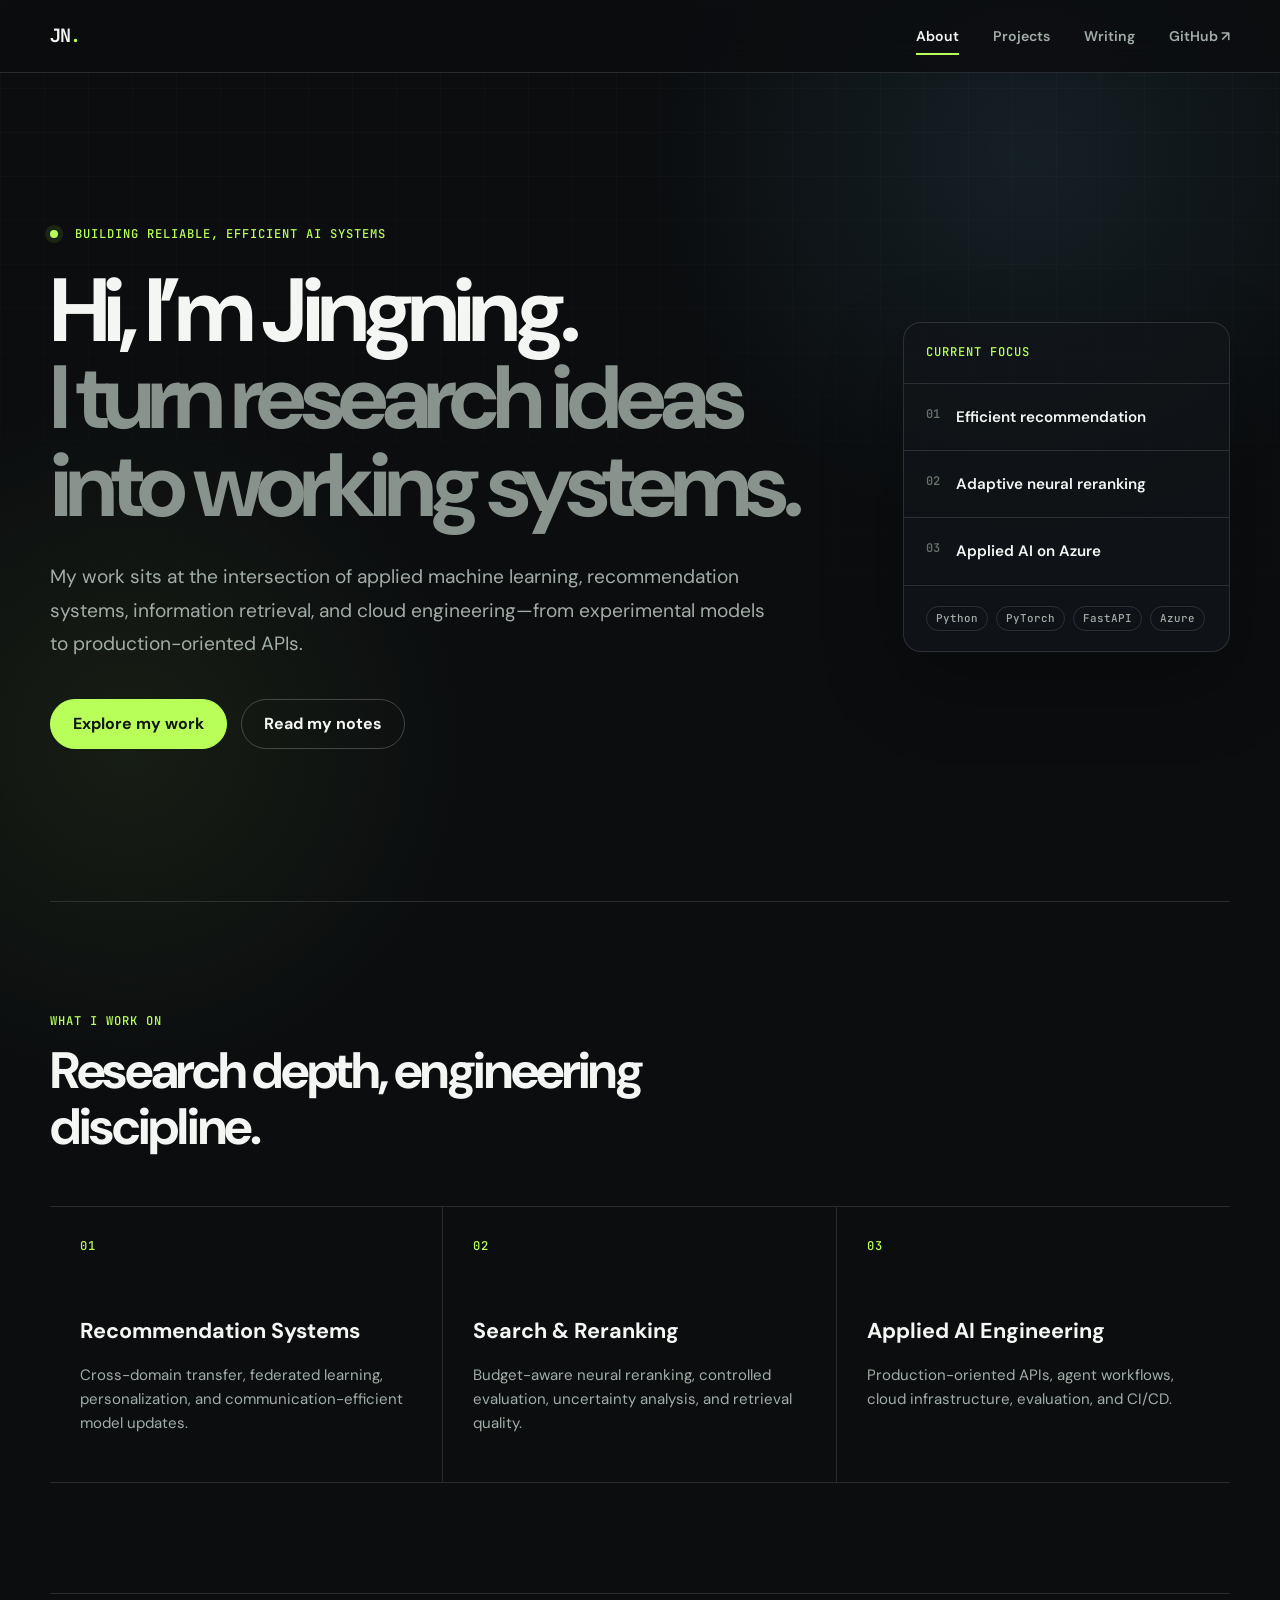
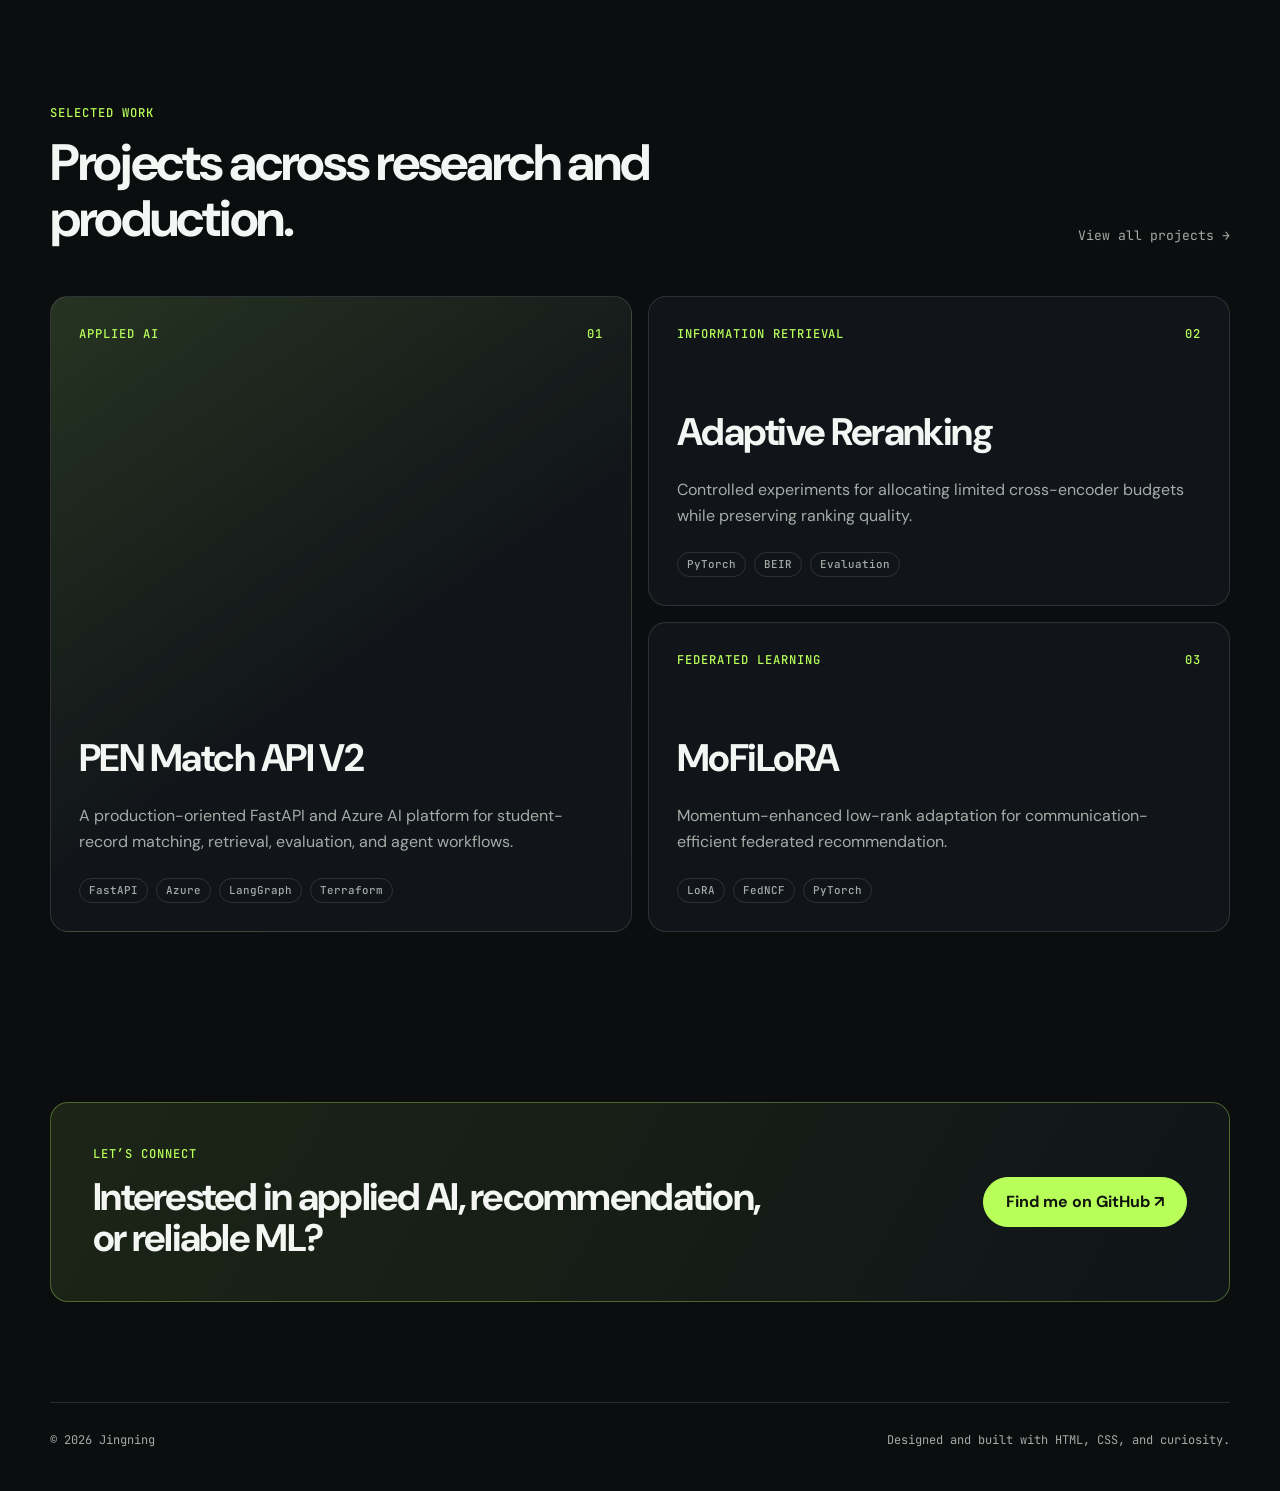
==== index.html @ f1cd4e7f "Redesign personal portfolio around real projects" ====
<!DOCTYPE html>
<html lang="en">
<head>
    <meta charset="UTF-8">
    <meta name="viewport" content="width=device-width, initial-scale=1.0">
    <meta name="description" content="Jingning's portfolio in applied AI, machine learning, recommendation systems, and cloud engineering.">
    <title>Jingning · Applied AI & Machine Learning</title>
    <link rel="preconnect" href="https://fonts.googleapis.com">
    <link rel="preconnect" href="https://fonts.gstatic.com" crossorigin>
    <link href="https://fonts.googleapis.com/css2?family=DM+Sans:wght@400;500;600;700&family=JetBrains+Mono:wght@400;500&display=swap" rel="stylesheet">
    <link rel="stylesheet" href="styles.css">
</head>
<body>
    <header class="site-header">
        <nav class="nav-shell" aria-label="Primary navigation">
            <a class="wordmark" href="index.html" aria-label="Jingning home">JN<span>.</span></a>
            <div class="nav-links">
                <a class="active" href="index.html">About</a>
                <a href="projects.html">Projects</a>
                <a href="blog.html">Writing</a>
                <a href="https://github.com/jingning0528" target="_blank" rel="noreferrer">GitHub ↗</a>
            </div>
        </nav>
    </header>

    <main>
        <section class="hero section-shell">
            <div class="hero-copy">
                <p class="eyebrow"><span class="status-dot"></span> Building reliable, efficient AI systems</p>
                <h1>Hi, I’m Jingning.<br><span>I turn research ideas into working systems.</span></h1>
                <p class="hero-lead">My work sits at the intersection of applied machine learning, recommendation systems, information retrieval, and cloud engineering—from experimental models to production-oriented APIs.</p>
                <div class="hero-actions">
                    <a class="button button-primary" href="projects.html">Explore my work</a>
                    <a class="button button-secondary" href="blog.html">Read my notes</a>
                </div>
            </div>
            <aside class="hero-panel" aria-label="Areas of focus">
                <p class="panel-label">Current focus</p>
                <ul class="focus-list">
                    <li><span>01</span> Efficient recommendation</li>
                    <li><span>02</span> Adaptive neural reranking</li>
                    <li><span>03</span> Applied AI on Azure</li>
                </ul>
                <div class="panel-footer">
                    <span>Python</span><span>PyTorch</span><span>FastAPI</span><span>Azure</span>
                </div>
            </aside>
        </section>

        <section class="section-shell expertise-section">
            <div class="section-heading">
                <p class="eyebrow">What I work on</p>
                <h2>Research depth, engineering discipline.</h2>
            </div>
            <div class="expertise-grid">
                <article class="expertise-card">
                    <p class="card-index">01</p>
                    <h3>Recommendation Systems</h3>
                    <p>Cross-domain transfer, federated learning, personalization, and communication-efficient model updates.</p>
                </article>
                <article class="expertise-card">
                    <p class="card-index">02</p>
                    <h3>Search & Reranking</h3>
                    <p>Budget-aware neural reranking, controlled evaluation, uncertainty analysis, and retrieval quality.</p>
                </article>
                <article class="expertise-card">
                    <p class="card-index">03</p>
                    <h3>Applied AI Engineering</h3>
                    <p>Production-oriented APIs, agent workflows, cloud infrastructure, evaluation, and CI/CD.</p>
                </article>
            </div>
        </section>

        <section class="section-shell selected-work">
            <div class="section-heading heading-row">
                <div>
                    <p class="eyebrow">Selected work</p>
                    <h2>Projects across research and production.</h2>
                </div>
                <a class="text-link" href="projects.html">View all projects →</a>
            </div>
            <div class="project-preview-grid">
                <a class="project-preview featured" href="https://github.com/jingning0528/pen-match-api-v2" target="_blank" rel="noreferrer">
                    <div class="project-meta"><span>Applied AI</span><span>01</span></div>
                    <h3>PEN Match API V2</h3>
                    <p>A production-oriented FastAPI and Azure AI platform for student-record matching, retrieval, evaluation, and agent workflows.</p>
                    <div class="tag-row"><span>FastAPI</span><span>Azure</span><span>LangGraph</span><span>Terraform</span></div>
                </a>
                <a class="project-preview" href="https://github.com/jingning0528/adaptive-reranking" target="_blank" rel="noreferrer">
                    <div class="project-meta"><span>Information Retrieval</span><span>02</span></div>
                    <h3>Adaptive Reranking</h3>
                    <p>Controlled experiments for allocating limited cross-encoder budgets while preserving ranking quality.</p>
                    <div class="tag-row"><span>PyTorch</span><span>BEIR</span><span>Evaluation</span></div>
                </a>
                <a class="project-preview" href="https://github.com/jingning0528/mofilora-fedrec" target="_blank" rel="noreferrer">
                    <div class="project-meta"><span>Federated Learning</span><span>03</span></div>
                    <h3>MoFiLoRA</h3>
                    <p>Momentum-enhanced low-rank adaptation for communication-efficient federated recommendation.</p>
                    <div class="tag-row"><span>LoRA</span><span>FedNCF</span><span>PyTorch</span></div>
                </a>
            </div>
        </section>

        <section class="section-shell contact-strip">
            <div>
                <p class="eyebrow">Let’s connect</p>
                <h2>Interested in applied AI, recommendation, or reliable ML?</h2>
            </div>
            <a class="button button-primary" href="https://github.com/jingning0528" target="_blank" rel="noreferrer">Find me on GitHub ↗</a>
        </section>
    </main>

    <footer class="site-footer section-shell">
        <p>© 2026 Jingning</p>
        <p>Designed and built with HTML, CSS, and curiosity.</p>
    </footer>
</body>
</html>
---- styles.css ----
:root {
    --bg: #0b0d0f;
    --surface: #111519;
    --surface-soft: #151a1f;
    --text: #f4f6f4;
    --muted: #a3ada7;
    --line: rgba(255, 255, 255, 0.12);
    --line-strong: rgba(255, 255, 255, 0.22);
    --accent: #b8ff5a;
    --accent-soft: rgba(184, 255, 90, 0.1);
    --accent-two: #76d9ff;
    --max-width: 1180px;
    --radius: 18px;
}

* {
    box-sizing: border-box;
    margin: 0;
    padding: 0;
}

html {
    scroll-behavior: smooth;
}

body {
    min-height: 100vh;
    overflow-x: hidden;
    color: var(--text);
    background:
        radial-gradient(circle at 80% 5%, rgba(118, 217, 255, 0.09), transparent 24rem),
        radial-gradient(circle at 10% 24%, rgba(184, 255, 90, 0.07), transparent 22rem),
        var(--bg);
    font-family: "DM Sans", system-ui, sans-serif;
    line-height: 1.6;
}

body::before {
    content: "";
    position: fixed;
    inset: 0;
    z-index: -1;
    pointer-events: none;
    background-image:
        linear-gradient(rgba(255, 255, 255, 0.025) 1px, transparent 1px),
        linear-gradient(90deg, rgba(255, 255, 255, 0.025) 1px, transparent 1px);
    background-size: 44px 44px;
    mask-image: linear-gradient(to bottom, black, transparent 85%);
}

a {
    color: inherit;
    text-decoration: none;
}

.section-shell,
.nav-shell {
    width: min(calc(100% - 40px), var(--max-width));
    margin-inline: auto;
}

.site-header {
    position: sticky;
    top: 0;
    z-index: 50;
    border-bottom: 1px solid var(--line);
    background: rgba(11, 13, 15, 0.82);
    backdrop-filter: blur(18px);
}

.nav-shell {
    min-height: 72px;
    display: flex;
    align-items: center;
    justify-content: space-between;
    gap: 24px;
}

.wordmark {
    font: 700 1.15rem/1 "JetBrains Mono", monospace;
    letter-spacing: -0.06em;
}

.wordmark span {
    color: var(--accent);
}

.nav-links {
    display: flex;
    align-items: center;
    gap: clamp(16px, 3vw, 34px);
    color: var(--muted);
    font-size: 0.88rem;
    font-weight: 600;
}

.nav-links a {
    position: relative;
    padding-block: 8px;
    transition: color 180ms ease;
}

.nav-links a:hover,
.nav-links a.active {
    color: var(--text);
}

.nav-links a.active::after {
    content: "";
    position: absolute;
    left: 0;
    right: 0;
    bottom: 0;
    height: 2px;
    background: var(--accent);
}

.hero {
    min-height: calc(100vh - 72px);
    display: grid;
    grid-template-columns: minmax(0, 1.5fr) minmax(300px, 0.65fr);
    align-items: center;
    gap: clamp(48px, 8vw, 100px);
    padding-block: 92px;
}

.eyebrow,
.project-kicker,
.panel-label,
.card-index,
.project-meta,
.project-number {
    color: var(--accent);
    font-family: "JetBrains Mono", monospace;
    font-size: 0.76rem;
    font-weight: 500;
    letter-spacing: 0.08em;
    text-transform: uppercase;
}

.status-dot {
    display: inline-block;
    width: 8px;
    height: 8px;
    margin-right: 9px;
    border-radius: 50%;
    background: var(--accent);
    box-shadow: 0 0 0 5px var(--accent-soft);
}

.hero h1,
.page-intro h1 {
    margin-top: 22px;
    max-width: 900px;
    font-size: clamp(3rem, 7vw, 6.6rem);
    line-height: 0.98;
    letter-spacing: -0.065em;
}

.hero h1 span,
.page-intro h1 span {
    color: #89938d;
}

.hero-lead {
    max-width: 720px;
    margin-top: 30px;
    color: var(--muted);
    font-size: clamp(1.05rem, 1.5vw, 1.3rem);
    line-height: 1.75;
}

.hero-actions {
    display: flex;
    flex-wrap: wrap;
    gap: 14px;
    margin-top: 38px;
}

.button {
    min-height: 50px;
    display: inline-flex;
    align-items: center;
    justify-content: center;
    padding: 0 22px;
    border: 1px solid var(--line-strong);
    border-radius: 999px;
    font-weight: 700;
    transition: transform 180ms ease, border-color 180ms ease, background 180ms ease;
}

.button:hover {
    transform: translateY(-2px);
}

.button-primary {
    border-color: var(--accent);
    color: #11160d;
    background: var(--accent);
}

.button-primary:hover {
    background: #cbff88;
}

.button-secondary:hover {
    border-color: var(--text);
    background: rgba(255, 255, 255, 0.05);
}

.hero-panel {
    overflow: hidden;
    border: 1px solid var(--line);
    border-radius: var(--radius);
    background: rgba(17, 21, 25, 0.78);
    box-shadow: 0 30px 80px rgba(0, 0, 0, 0.3);
}

.panel-label {
    padding: 20px 22px;
    border-bottom: 1px solid var(--line);
}

.focus-list {
    list-style: none;
}

.focus-list li {
    display: flex;
    gap: 16px;
    padding: 21px 22px;
    border-bottom: 1px solid var(--line);
    font-size: 0.95rem;
    font-weight: 600;
}

.focus-list span {
    color: #657069;
    font-family: "JetBrains Mono", monospace;
    font-size: 0.75rem;
}

.panel-footer,
.tag-row {
    display: flex;
    flex-wrap: wrap;
    gap: 8px;
}

.panel-footer {
    padding: 20px 22px;
}

.panel-footer span,
.tag-row span {
    padding: 6px 9px;
    border: 1px solid var(--line);
    border-radius: 999px;
    color: var(--muted);
    font: 500 0.68rem/1 "JetBrains Mono", monospace;
}

.expertise-section,
.selected-work {
    padding-block: 110px;
    border-top: 1px solid var(--line);
}

.section-heading h2,
.contact-strip h2 {
    max-width: 760px;
    margin-top: 12px;
    font-size: clamp(2rem, 4vw, 3.8rem);
    line-height: 1.08;
    letter-spacing: -0.045em;
}

.expertise-grid {
    display: grid;
    grid-template-columns: repeat(3, 1fr);
    margin-top: 52px;
    border-top: 1px solid var(--line);
    border-bottom: 1px solid var(--line);
}

.expertise-card {
    min-height: 275px;
    padding: 30px;
    border-right: 1px solid var(--line);
}

.expertise-card:last-child {
    border-right: 0;
}

.expertise-card h3 {
    margin-top: 58px;
    font-size: 1.35rem;
}

.expertise-card p:last-child {
    margin-top: 14px;
    color: var(--muted);
    font-size: 0.94rem;
}

.heading-row {
    display: flex;
    align-items: flex-end;
    justify-content: space-between;
    gap: 30px;
}

.text-link {
    color: var(--muted);
    font-family: "JetBrains Mono", monospace;
    font-size: 0.82rem;
    transition: color 180ms ease;
}

.text-link:hover {
    color: var(--accent);
}

.project-preview-grid {
    display: grid;
    grid-template-columns: repeat(2, 1fr);
    gap: 16px;
    margin-top: 50px;
}

.project-preview {
    min-height: 310px;
    padding: 28px;
    display: flex;
    flex-direction: column;
    border: 1px solid var(--line);
    border-radius: var(--radius);
    background: var(--surface);
    transition: transform 220ms ease, border-color 220ms ease, background 220ms ease;
}

.project-preview.featured {
    grid-row: span 2;
    min-height: 636px;
    background:
        linear-gradient(145deg, rgba(184, 255, 90, 0.13), transparent 56%),
        var(--surface);
}

.project-preview:hover {
    transform: translateY(-4px);
    border-color: rgba(184, 255, 90, 0.5);
    background-color: var(--surface-soft);
}

.project-meta {
    display: flex;
    justify-content: space-between;
}

.project-preview h3 {
    margin-top: auto;
    font-size: clamp(1.6rem, 3vw, 2.6rem);
    letter-spacing: -0.04em;
}

.project-preview p {
    max-width: 600px;
    margin-top: 14px;
    color: var(--muted);
}

.project-preview .tag-row {
    margin-top: 24px;
}

.contact-strip {
    margin-block: 60px 100px;
    padding: 42px;
    display: flex;
    align-items: center;
    justify-content: space-between;
    gap: 30px;
    border: 1px solid rgba(184, 255, 90, 0.32);
    border-radius: var(--radius);
    background: linear-gradient(120deg, rgba(184, 255, 90, 0.1), rgba(118, 217, 255, 0.04));
}

.contact-strip h2 {
    max-width: 700px;
    font-size: clamp(1.7rem, 3vw, 2.7rem);
}

.site-footer {
    padding-block: 28px 40px;
    display: flex;
    justify-content: space-between;
    gap: 20px;
    border-top: 1px solid var(--line);
    color: var(--muted);
    font: 400 0.75rem/1.6 "JetBrains Mono", monospace;
}

/* Projects */
.projects-page {
    padding-block: 92px 120px;
}

.page-intro {
    max-width: 950px;
    margin-bottom: 82px;
}

.page-intro p:last-child {
    max-width: 720px;
    margin-top: 30px;
    color: var(--muted);
    font-size: 1.12rem;
}

.project-list {
    display: grid;
    grid-template-columns: repeat(2, 1fr);
    gap: 16px;
}

.project-card {
    min-height: 420px;
    padding: 28px;
    display: flex;
    flex-direction: column;
    border: 1px solid var(--line);
    border-radius: var(--radius);
    background: rgba(17, 21, 25, 0.78);
    transition: border-color 220ms ease, transform 220ms ease;
}

.project-card-wide {
    grid-column: 1 / -1;
    min-height: 330px;
}

.project-card:hover {
    transform: translateY(-3px);
    border-color: var(--line-strong);
}

.project-number {
    color: #657069;
}

.project-card-body {
    margin-top: auto;
}

.project-card h2 {
    margin-top: 12px;
    font-size: clamp(1.8rem, 3vw, 2.8rem);
    letter-spacing: -0.04em;
}

.project-card-body > p {
    max-width: 760px;
    margin-top: 14px;
    color: var(--muted);
}

.project-card .tag-row {
    margin-top: 22px;
}

.project-link {
    align-self: flex-start;
    margin-top: 28px;
    padding-bottom: 3px;
    border-bottom: 1px solid var(--line-strong);
    color: var(--text);
    font: 500 0.78rem/1.5 "JetBrains Mono", monospace;
}

.project-link:hover {
    color: var(--accent);
    border-color: var(--accent);
}

/* Existing blog pages */
.plain-page,
.blog-detail-page {
    background: var(--bg);
}

.plain-page .container,
.blog-detail-page .container {
    width: min(calc(100% - 40px), 900px);
    margin-inline: auto;
    padding-block: 72px 110px;
}

.plain-page header,
.blog-detail-page header {
    margin-bottom: 50px;
    text-align: left;
}

.plain-page h1,
.blog-detail-page h1 {
    font-size: clamp(2.5rem, 6vw, 5rem);
    line-height: 1.05;
    letter-spacing: -0.055em;
}

.plain-page .subtitle,
.blog-detail-page .subtitle {
    margin-top: 12px;
    color: var(--muted);
}

.link-button {
    display: inline-block;
    margin-top: 18px;
    color: var(--accent);
    font: 500 0.78rem/1.5 "JetBrains Mono", monospace;
}

.blog-post {
    margin-bottom: 16px;
    padding: 26px;
    border: 1px solid var(--line);
    border-radius: var(--radius);
    background: var(--surface);
}

.blog-post h2 {
    font-size: 1.3rem;
}

.blog-post > p {
    margin-top: 8px;
    color: var(--muted);
}

.blog-content {
    color: #dce2de;
}

.blog-content h3 {
    margin: 38px 0 14px;
    color: var(--text);
    font-size: 1.25rem;
}

.blog-content p,
.blog-content li {
    margin-bottom: 14px;
    line-height: 1.8;
}

.blog-content ul {
    padding-left: 24px;
}

.figure-container {
    margin: 30px 0;
    padding: 16px;
    border: 1px solid var(--line);
    border-radius: var(--radius);
    background: var(--surface-soft);
}

.blog-figure {
    max-width: 100%;
    height: auto;
    border-radius: 10px;
}

.figure-caption,
.figure-citation {
    margin-top: 10px;
    color: var(--muted);
    font-size: 0.78rem;
}

.page-transition {
    animation: page-in 500ms ease both;
}

@keyframes page-in {
    from { opacity: 0; transform: translateY(10px); }
    to { opacity: 1; transform: translateY(0); }
}

@media (max-width: 840px) {
    .hero {
        min-height: auto;
        grid-template-columns: 1fr;
        padding-block: 76px;
    }

    .hero-panel {
        max-width: 560px;
    }

    .expertise-grid,
    .project-preview-grid,
    .project-list {
        grid-template-columns: 1fr;
    }

    .expertise-card {
        min-height: 230px;
        border-right: 0;
        border-bottom: 1px solid var(--line);
    }

    .expertise-card:last-child {
        border-bottom: 0;
    }

    .project-preview.featured {
        grid-row: auto;
        min-height: 380px;
    }

    .project-card-wide {
        grid-column: auto;
    }

    .contact-strip,
    .heading-row {
        align-items: flex-start;
        flex-direction: column;
    }
}

@media (max-width: 620px) {
    .section-shell,
    .nav-shell,
    .plain-page .container,
    .blog-detail-page .container {
        width: min(calc(100% - 28px), var(--max-width));
    }

    .nav-shell {
        min-height: 64px;
    }

    .nav-links {
        gap: 14px;
        font-size: 0.75rem;
    }

    .nav-links a:last-child {
        display: none;
    }

    .hero {
        padding-block: 58px 72px;
    }

    .hero h1,
    .page-intro h1 {
        font-size: clamp(2.8rem, 15vw, 4.6rem);
    }

    .expertise-section,
    .selected-work,
    .projects-page {
        padding-block: 76px;
    }

    .expertise-card,
    .project-preview,
    .project-card,
    .contact-strip {
        padding: 22px;
    }

    .contact-strip {
        margin-block: 30px 76px;
    }

    .site-footer {
        flex-direction: column;
    }
}

@media (prefers-reduced-motion: reduce) {
    *,
    *::before,
    *::after {
        scroll-behavior: auto !important;
        animation-duration: 0.01ms !important;
        animation-iteration-count: 1 !important;
        transition-duration: 0.01ms !important;
    }
}
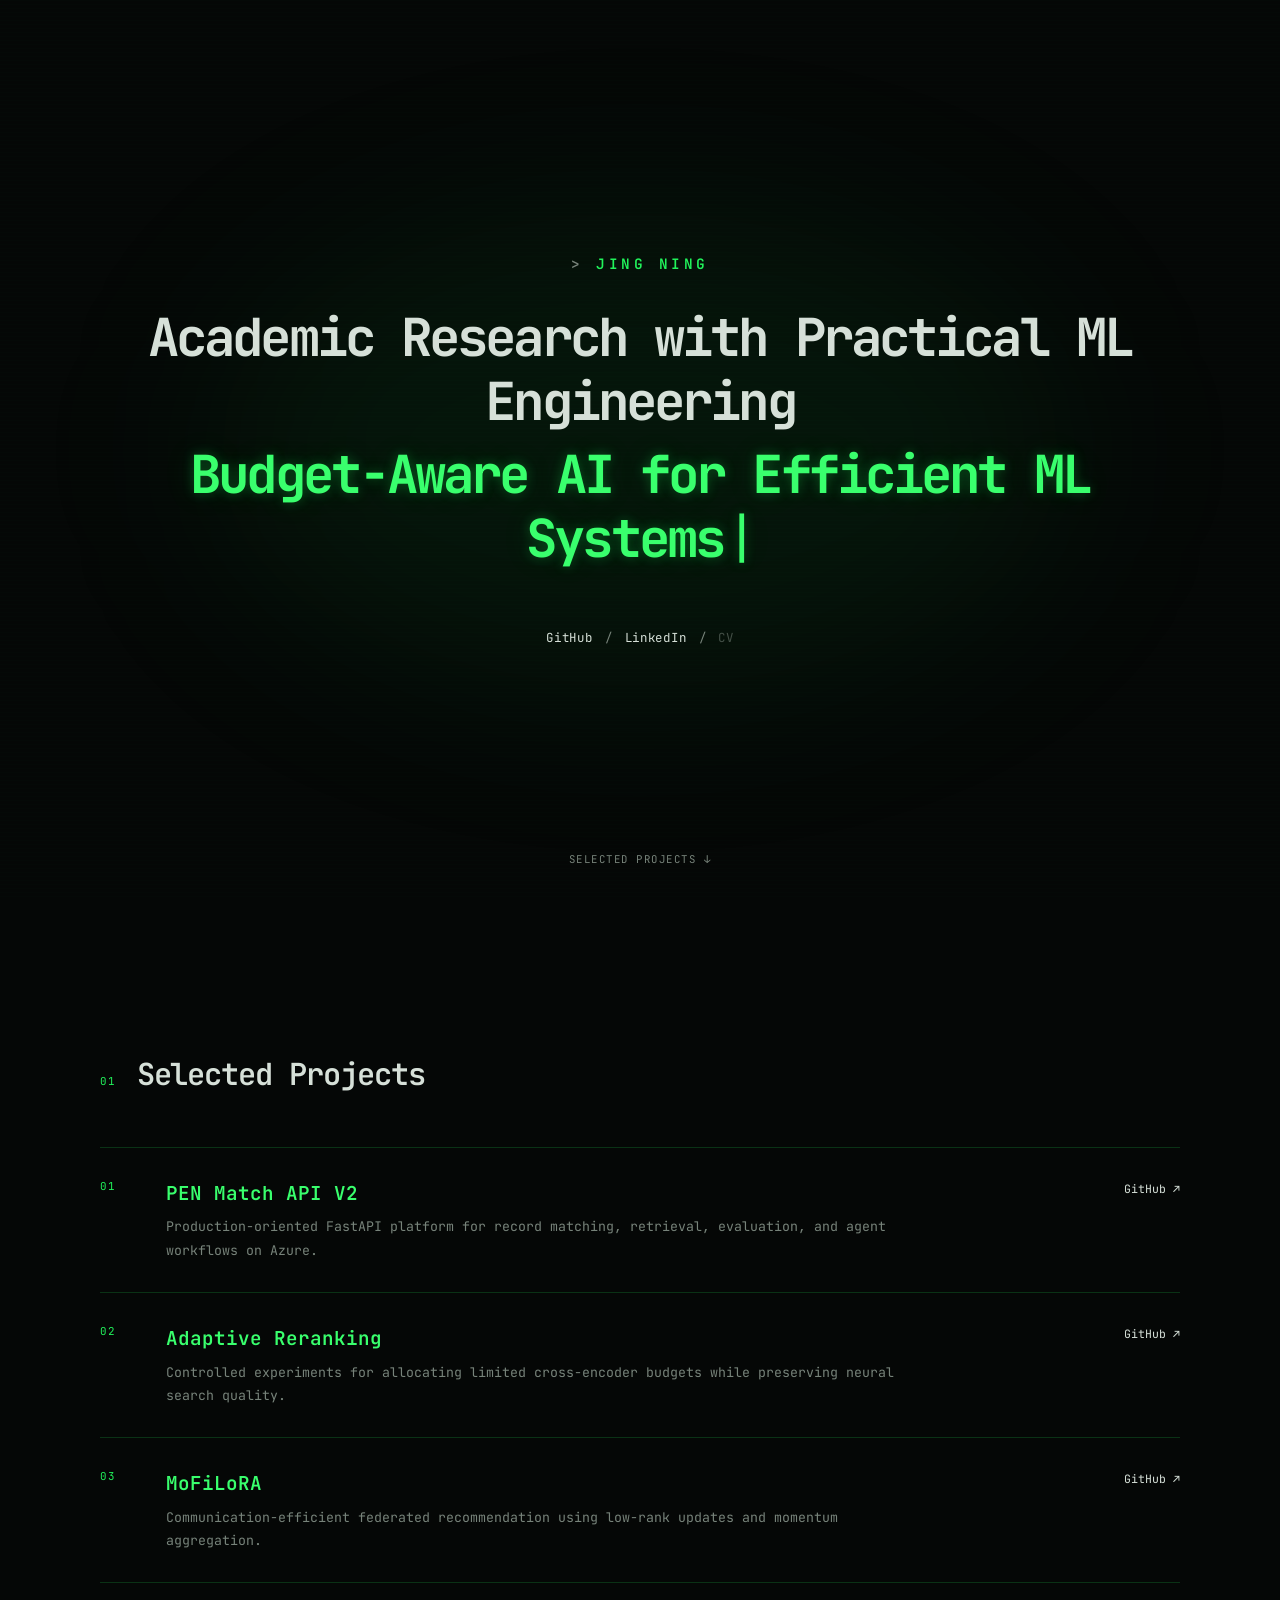
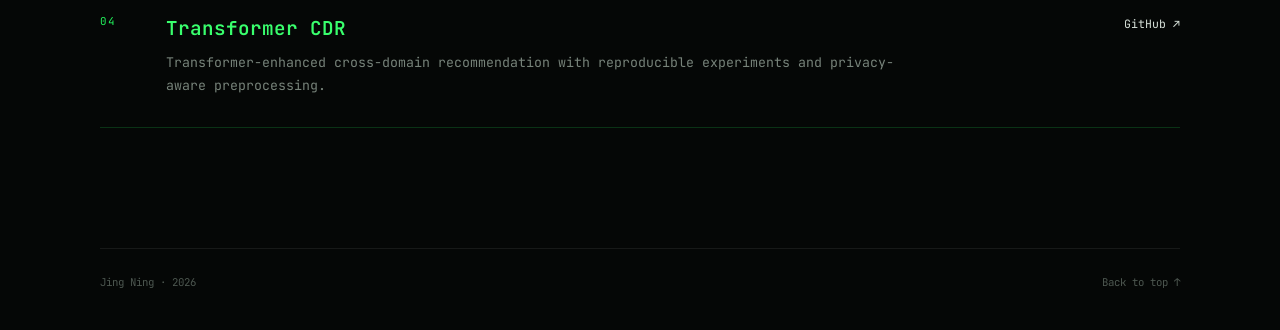
==== commit 4cfaf55f: "Rebuild portfolio with minimal terminal design" ====
--- a/index.html
+++ b/index.html
@@ -1,118 +1,64 @@
-<!DOCTYPE html>
+<!doctype html>
 <html lang="en">
 <head>
-    <meta charset="UTF-8">
-    <meta name="viewport" content="width=device-width, initial-scale=1.0">
-    <meta name="description" content="Jingning's portfolio in applied AI, machine learning, recommendation systems, and cloud engineering.">
-    <title>Jingning · Applied AI & Machine Learning</title>
+    <meta charset="utf-8">
+    <meta name="viewport" content="width=device-width, initial-scale=1">
+    <meta name="description" content="Jing Ning — academic research and practical ML engineering for efficient AI systems.">
+    <meta name="theme-color" content="#050706">
+    <title>Jing Ning · ML Research &amp; Engineering</title>
+    <link rel="icon" href="favicon.svg" type="image/svg+xml">
     <link rel="preconnect" href="https://fonts.googleapis.com">
     <link rel="preconnect" href="https://fonts.gstatic.com" crossorigin>
-    <link href="https://fonts.googleapis.com/css2?family=DM+Sans:wght@400;500;600;700&family=JetBrains+Mono:wght@400;500&display=swap" rel="stylesheet">
+    <link href="https://fonts.googleapis.com/css2?family=JetBrains+Mono:wght@400;500;600;700&amp;display=swap" rel="stylesheet">
     <link rel="stylesheet" href="styles.css">
 </head>
-<body>
-    <header class="site-header">
-        <nav class="nav-shell" aria-label="Primary navigation">
-            <a class="wordmark" href="index.html" aria-label="Jingning home">JN<span>.</span></a>
-            <div class="nav-links">
-                <a class="active" href="index.html">About</a>
-                <a href="projects.html">Projects</a>
-                <a href="blog.html">Writing</a>
-                <a href="https://github.com/jingning0528" target="_blank" rel="noreferrer">GitHub ↗</a>
+<body class="home-page" id="top">
+    <main>
+        <section class="hero" aria-labelledby="hero-title">
+            <div class="hero-inner">
+                <p class="name">Jing Ning</p>
+                <h1 id="hero-title">
+                    <span>Academic Research with Practical ML Engineering</span>
+                    <span class="hero-focus">Budget-Aware AI for Efficient ML Systems<span class="cursor" aria-hidden="true">|</span></span>
+                </h1>
+                <nav class="social-links" aria-label="Profiles and résumé">
+                    <a href="https://github.com/jingning0528" target="_blank" rel="noreferrer">GitHub</a><span aria-hidden="true">/</span>
+                    <a href="https://ca.linkedin.com/in/jing-ning-745032220" target="_blank" rel="noreferrer">LinkedIn</a><span aria-hidden="true">/</span>
+                    <span class="pending-link" title="CV link coming soon">CV</span>
+                </nav>
             </div>
-        </nav>
-    </header>
-
-    <main>
-        <section class="hero section-shell">
-            <div class="hero-copy">
-                <p class="eyebrow"><span class="status-dot"></span> Building reliable, efficient AI systems</p>
-                <h1>Hi, I’m Jingning.<br><span>I turn research ideas into working systems.</span></h1>
-                <p class="hero-lead">My work sits at the intersection of applied machine learning, recommendation systems, information retrieval, and cloud engineering—from experimental models to production-oriented APIs.</p>
-                <div class="hero-actions">
-                    <a class="button button-primary" href="projects.html">Explore my work</a>
-                    <a class="button button-secondary" href="blog.html">Read my notes</a>
-                </div>
-            </div>
-            <aside class="hero-panel" aria-label="Areas of focus">
-                <p class="panel-label">Current focus</p>
-                <ul class="focus-list">
-                    <li><span>01</span> Efficient recommendation</li>
-                    <li><span>02</span> Adaptive neural reranking</li>
-                    <li><span>03</span> Applied AI on Azure</li>
-                </ul>
-                <div class="panel-footer">
-                    <span>Python</span><span>PyTorch</span><span>FastAPI</span><span>Azure</span>
-                </div>
-            </aside>
+            <a class="scroll-cue" href="#projects">Selected projects <span aria-hidden="true">↓</span></a>
         </section>
 
-        <section class="section-shell expertise-section">
-            <div class="section-heading">
-                <p class="eyebrow">What I work on</p>
-                <h2>Research depth, engineering discipline.</h2>
-            </div>
-            <div class="expertise-grid">
-                <article class="expertise-card">
-                    <p class="card-index">01</p>
-                    <h3>Recommendation Systems</h3>
-                    <p>Cross-domain transfer, federated learning, personalization, and communication-efficient model updates.</p>
+        <section class="projects" id="projects" aria-labelledby="projects-title">
+            <header class="section-header">
+                <p class="section-index">01</p>
+                <h2 id="projects-title">Selected Projects</h2>
+            </header>
+            <div class="project-list">
+                <article class="project-row">
+                    <div class="project-number" aria-hidden="true">01</div>
+                    <div class="project-copy"><h3>PEN Match API V2</h3><p>Production-oriented FastAPI platform for record matching, retrieval, evaluation, and agent workflows on Azure.</p></div>
+                    <a class="repo-link" href="https://github.com/jingning0528/pen-match-api-v2" target="_blank" rel="noreferrer" aria-label="PEN Match API V2 on GitHub">GitHub ↗</a>
                 </article>
-                <article class="expertise-card">
-                    <p class="card-index">02</p>
-                    <h3>Search & Reranking</h3>
-                    <p>Budget-aware neural reranking, controlled evaluation, uncertainty analysis, and retrieval quality.</p>
+                <article class="project-row">
+                    <div class="project-number" aria-hidden="true">02</div>
+                    <div class="project-copy"><h3>Adaptive Reranking</h3><p>Controlled experiments for allocating limited cross-encoder budgets while preserving neural search quality.</p></div>
+                    <a class="repo-link" href="https://github.com/jingning0528/adaptive-reranking" target="_blank" rel="noreferrer" aria-label="Adaptive Reranking on GitHub">GitHub ↗</a>
                 </article>
-                <article class="expertise-card">
-                    <p class="card-index">03</p>
-                    <h3>Applied AI Engineering</h3>
-                    <p>Production-oriented APIs, agent workflows, cloud infrastructure, evaluation, and CI/CD.</p>
+                <article class="project-row">
+                    <div class="project-number" aria-hidden="true">03</div>
+                    <div class="project-copy"><h3>MoFiLoRA</h3><p>Communication-efficient federated recommendation using low-rank updates and momentum aggregation.</p></div>
+                    <a class="repo-link" href="https://github.com/jingning0528/mofilora-fedrec" target="_blank" rel="noreferrer" aria-label="MoFiLoRA on GitHub">GitHub ↗</a>
+                </article>
+                <article class="project-row">
+                    <div class="project-number" aria-hidden="true">04</div>
+                    <div class="project-copy"><h3>Transformer CDR</h3><p>Transformer-enhanced cross-domain recommendation with reproducible experiments and privacy-aware preprocessing.</p></div>
+                    <a class="repo-link" href="https://github.com/jingning0528/transformer-cdr" target="_blank" rel="noreferrer" aria-label="Transformer CDR on GitHub">GitHub ↗</a>
                 </article>
             </div>
         </section>
-
-        <section class="section-shell selected-work">
-            <div class="section-heading heading-row">
-                <div>
-                    <p class="eyebrow">Selected work</p>
-                    <h2>Projects across research and production.</h2>
-                </div>
-                <a class="text-link" href="projects.html">View all projects →</a>
-            </div>
-            <div class="project-preview-grid">
-                <a class="project-preview featured" href="https://github.com/jingning0528/pen-match-api-v2" target="_blank" rel="noreferrer">
-                    <div class="project-meta"><span>Applied AI</span><span>01</span></div>
-                    <h3>PEN Match API V2</h3>
-                    <p>A production-oriented FastAPI and Azure AI platform for student-record matching, retrieval, evaluation, and agent workflows.</p>
-                    <div class="tag-row"><span>FastAPI</span><span>Azure</span><span>LangGraph</span><span>Terraform</span></div>
-                </a>
-                <a class="project-preview" href="https://github.com/jingning0528/adaptive-reranking" target="_blank" rel="noreferrer">
-                    <div class="project-meta"><span>Information Retrieval</span><span>02</span></div>
-                    <h3>Adaptive Reranking</h3>
-                    <p>Controlled experiments for allocating limited cross-encoder budgets while preserving ranking quality.</p>
-                    <div class="tag-row"><span>PyTorch</span><span>BEIR</span><span>Evaluation</span></div>
-                </a>
-                <a class="project-preview" href="https://github.com/jingning0528/mofilora-fedrec" target="_blank" rel="noreferrer">
-                    <div class="project-meta"><span>Federated Learning</span><span>03</span></div>
-                    <h3>MoFiLoRA</h3>
-                    <p>Momentum-enhanced low-rank adaptation for communication-efficient federated recommendation.</p>
-                    <div class="tag-row"><span>LoRA</span><span>FedNCF</span><span>PyTorch</span></div>
-                </a>
-            </div>
-        </section>
-
-        <section class="section-shell contact-strip">
-            <div>
-                <p class="eyebrow">Let’s connect</p>
-                <h2>Interested in applied AI, recommendation, or reliable ML?</h2>
-            </div>
-            <a class="button button-primary" href="https://github.com/jingning0528" target="_blank" rel="noreferrer">Find me on GitHub ↗</a>
-        </section>
     </main>
-
-    <footer class="site-footer section-shell">
-        <p>© 2026 Jingning</p>
-        <p>Designed and built with HTML, CSS, and curiosity.</p>
-    </footer>
+    <footer class="site-footer"><p>Jing Ning <span aria-hidden="true">·</span> 2026</p><a href="#top">Back to top ↑</a></footer>
 </body>
 </html>
--- a/styles.css
+++ b/styles.css
@@ -1,697 +1,74 @@
 :root {
-    --bg: #0b0d0f;
-    --surface: #111519;
-    --surface-soft: #151a1f;
-    --text: #f4f6f4;
-    --muted: #a3ada7;
-    --line: rgba(255, 255, 255, 0.12);
-    --line-strong: rgba(255, 255, 255, 0.22);
-    --accent: #b8ff5a;
-    --accent-soft: rgba(184, 255, 90, 0.1);
-    --accent-two: #76d9ff;
-    --max-width: 1180px;
-    --radius: 18px;
+    --background: #050706;
+    --green: #21f35b;
+    --green-bright: #39ff6d;
+    --text: #d6e0d8;
+    --muted: #77837a;
+    --line: rgba(33, 243, 91, 0.18);
+    --content: 1080px;
 }
 
-* {
-    box-sizing: border-box;
-    margin: 0;
-    padding: 0;
-}
+* { box-sizing: border-box; margin: 0; padding: 0; }
+html { scroll-behavior: smooth; }
+body { min-height: 100vh; color: var(--text); background: var(--background); font-family: "JetBrains Mono", "SFMono-Regular", Consolas, monospace; line-height: 1.6; }
+a { color: inherit; text-decoration: none; }
+a:focus-visible { outline: 1px solid var(--green); outline-offset: 5px; }
 
-html {
-    scroll-behavior: smooth;
-}
+.hero { position: relative; min-height: 100svh; display: grid; place-items: center; padding: 72px 24px; overflow: hidden; isolation: isolate; }
+.hero::before { content: ""; position: absolute; z-index: -1; width: min(70vw, 860px); aspect-ratio: 1.8; border-radius: 50%; background: rgba(17, 166, 55, 0.09); filter: blur(90px); }
+.hero::after { content: ""; position: absolute; inset: 0; z-index: -1; opacity: 0.16; background-image: linear-gradient(rgba(33, 243, 91, 0.055) 1px, transparent 1px); background-size: 100% 4px; pointer-events: none; }
+.hero-inner { width: min(100%, 1120px); text-align: center; }
+.name { margin-bottom: 30px; color: var(--green); font-size: clamp(0.76rem, 1.2vw, 0.9rem); font-weight: 600; letter-spacing: 0.24em; text-transform: uppercase; }
+.name::before { content: "> "; color: var(--muted); }
+.hero h1 { display: flex; flex-direction: column; align-items: center; gap: 9px; font-size: clamp(1.65rem, 4.1vw, 4.25rem); line-height: 1.22; letter-spacing: -0.055em; font-weight: 700; }
+.hero-focus { color: var(--green-bright); text-shadow: 0 0 12px rgba(33, 243, 91, 0.28), 0 0 34px rgba(33, 243, 91, 0.12); }
+.cursor { display: inline-block; margin-left: 0.05em; font-weight: 400; animation: blink 1.05s steps(1, end) infinite; }
+@keyframes blink { 0%, 46% { opacity: 1; } 47%, 100% { opacity: 0; } }
+.social-links { margin-top: clamp(38px, 5vw, 58px); display: flex; justify-content: center; align-items: center; gap: 12px; color: var(--muted); font-size: 0.78rem; letter-spacing: 0.06em; }
+.social-links a { color: var(--text); }
+.social-links a:hover, .repo-link:hover, .site-footer a:hover { color: var(--green); }
+.pending-link { cursor: not-allowed; opacity: 0.55; }
+.scroll-cue { position: absolute; bottom: 32px; left: 50%; translate: -50% 0; color: var(--muted); font-size: 0.67rem; letter-spacing: 0.14em; text-transform: uppercase; }
+.scroll-cue:hover { color: var(--green); }
 
-body {
-    min-height: 100vh;
-    overflow-x: hidden;
-    color: var(--text);
-    background:
-        radial-gradient(circle at 80% 5%, rgba(118, 217, 255, 0.09), transparent 24rem),
-        radial-gradient(circle at 10% 24%, rgba(184, 255, 90, 0.07), transparent 22rem),
-        var(--bg);
-    font-family: "DM Sans", system-ui, sans-serif;
-    line-height: 1.6;
-}
+.projects { width: min(calc(100% - 48px), var(--content)); margin-inline: auto; padding: clamp(90px, 12vw, 150px) 0 120px; }
+.section-header { display: flex; align-items: baseline; gap: 20px; margin-bottom: 48px; }
+.section-index, .project-number { color: var(--green); font-size: 0.68rem; letter-spacing: 0.12em; }
+.section-header h2 { color: var(--text); font-size: clamp(1.35rem, 2.4vw, 1.9rem); font-weight: 600; letter-spacing: -0.035em; }
+.project-list { border-top: 1px solid var(--line); }
+.project-row { display: grid; grid-template-columns: 44px minmax(0, 1fr) auto; gap: 22px; align-items: start; padding: 30px 0; border-bottom: 1px solid var(--line); }
+.project-copy h3 { color: var(--green-bright); font-size: clamp(1rem, 1.8vw, 1.2rem); font-weight: 600; }
+.project-copy p { max-width: 750px; margin-top: 7px; color: var(--muted); font-size: 0.83rem; line-height: 1.75; }
+.repo-link { margin-top: 2px; color: var(--text); font-size: 0.72rem; white-space: nowrap; }
+.site-footer { width: min(calc(100% - 48px), var(--content)); margin-inline: auto; padding: 25px 0 38px; display: flex; justify-content: space-between; border-top: 1px solid rgba(255, 255, 255, 0.07); color: #4d5750; font-size: 0.67rem; }
 
-body::before {
-    content: "";
-    position: fixed;
-    inset: 0;
-    z-index: -1;
-    pointer-events: none;
-    background-image:
-        linear-gradient(rgba(255, 255, 255, 0.025) 1px, transparent 1px),
-        linear-gradient(90deg, rgba(255, 255, 255, 0.025) 1px, transparent 1px);
-    background-size: 44px 44px;
-    mask-image: linear-gradient(to bottom, black, transparent 85%);
-}
+/* Restrained fallback styling for the existing writing pages. */
+.plain-page .container, .blog-detail-page .container { width: min(calc(100% - 48px), 880px); margin-inline: auto; padding: 72px 0 110px; }
+.plain-page header, .blog-detail-page header { margin-bottom: 50px; }
+.plain-page h1, .blog-detail-page h1 { color: var(--green); font-size: clamp(2rem, 6vw, 4rem); line-height: 1.08; }
+.subtitle, .blog-post > p, .figure-caption, .figure-citation { color: var(--muted); }
+.link-button { display: inline-block; margin-top: 16px; color: var(--green); }
+.blog-post { padding: 24px 0; border-bottom: 1px solid var(--line); }
+.blog-post h2 { font-size: 1.15rem; }
+.blog-content h3 { margin: 38px 0 14px; color: var(--green); }
+.blog-content p, .blog-content li { margin-bottom: 14px; }
+.blog-content ul { padding-left: 24px; }
+.figure-container { margin: 30px 0; }
+.blog-figure { max-width: 100%; height: auto; }
 
-a {
-    color: inherit;
-    text-decoration: none;
-}
-
-.section-shell,
-.nav-shell {
-    width: min(calc(100% - 40px), var(--max-width));
-    margin-inline: auto;
-}
-
-.site-header {
-    position: sticky;
-    top: 0;
-    z-index: 50;
-    border-bottom: 1px solid var(--line);
-    background: rgba(11, 13, 15, 0.82);
-    backdrop-filter: blur(18px);
-}
-
-.nav-shell {
-    min-height: 72px;
-    display: flex;
-    align-items: center;
-    justify-content: space-between;
-    gap: 24px;
-}
-
-.wordmark {
-    font: 700 1.15rem/1 "JetBrains Mono", monospace;
-    letter-spacing: -0.06em;
-}
-
-.wordmark span {
-    color: var(--accent);
-}
-
-.nav-links {
-    display: flex;
-    align-items: center;
-    gap: clamp(16px, 3vw, 34px);
-    color: var(--muted);
-    font-size: 0.88rem;
-    font-weight: 600;
-}
-
-.nav-links a {
-    position: relative;
-    padding-block: 8px;
-    transition: color 180ms ease;
-}
-
-.nav-links a:hover,
-.nav-links a.active {
-    color: var(--text);
-}
-
-.nav-links a.active::after {
-    content: "";
-    position: absolute;
-    left: 0;
-    right: 0;
-    bottom: 0;
-    height: 2px;
-    background: var(--accent);
-}
-
-.hero {
-    min-height: calc(100vh - 72px);
-    display: grid;
-    grid-template-columns: minmax(0, 1.5fr) minmax(300px, 0.65fr);
-    align-items: center;
-    gap: clamp(48px, 8vw, 100px);
-    padding-block: 92px;
-}
-
-.eyebrow,
-.project-kicker,
-.panel-label,
-.card-index,
-.project-meta,
-.project-number {
-    color: var(--accent);
-    font-family: "JetBrains Mono", monospace;
-    font-size: 0.76rem;
-    font-weight: 500;
-    letter-spacing: 0.08em;
-    text-transform: uppercase;
-}
-
-.status-dot {
-    display: inline-block;
-    width: 8px;
-    height: 8px;
-    margin-right: 9px;
-    border-radius: 50%;
-    background: var(--accent);
-    box-shadow: 0 0 0 5px var(--accent-soft);
-}
-
-.hero h1,
-.page-intro h1 {
-    margin-top: 22px;
-    max-width: 900px;
-    font-size: clamp(3rem, 7vw, 6.6rem);
-    line-height: 0.98;
-    letter-spacing: -0.065em;
-}
-
-.hero h1 span,
-.page-intro h1 span {
-    color: #89938d;
-}
-
-.hero-lead {
-    max-width: 720px;
-    margin-top: 30px;
-    color: var(--muted);
-    font-size: clamp(1.05rem, 1.5vw, 1.3rem);
-    line-height: 1.75;
-}
-
-.hero-actions {
-    display: flex;
-    flex-wrap: wrap;
-    gap: 14px;
-    margin-top: 38px;
-}
-
-.button {
-    min-height: 50px;
-    display: inline-flex;
-    align-items: center;
-    justify-content: center;
-    padding: 0 22px;
-    border: 1px solid var(--line-strong);
-    border-radius: 999px;
-    font-weight: 700;
-    transition: transform 180ms ease, border-color 180ms ease, background 180ms ease;
-}
-
-.button:hover {
-    transform: translateY(-2px);
-}
-
-.button-primary {
-    border-color: var(--accent);
-    color: #11160d;
-    background: var(--accent);
-}
-
-.button-primary:hover {
-    background: #cbff88;
-}
-
-.button-secondary:hover {
-    border-color: var(--text);
-    background: rgba(255, 255, 255, 0.05);
-}
-
-.hero-panel {
-    overflow: hidden;
-    border: 1px solid var(--line);
-    border-radius: var(--radius);
-    background: rgba(17, 21, 25, 0.78);
-    box-shadow: 0 30px 80px rgba(0, 0, 0, 0.3);
-}
-
-.panel-label {
-    padding: 20px 22px;
-    border-bottom: 1px solid var(--line);
-}
-
-.focus-list {
-    list-style: none;
-}
-
-.focus-list li {
-    display: flex;
-    gap: 16px;
-    padding: 21px 22px;
-    border-bottom: 1px solid var(--line);
-    font-size: 0.95rem;
-    font-weight: 600;
-}
-
-.focus-list span {
-    color: #657069;
-    font-family: "JetBrains Mono", monospace;
-    font-size: 0.75rem;
-}
-
-.panel-footer,
-.tag-row {
-    display: flex;
-    flex-wrap: wrap;
-    gap: 8px;
-}
-
-.panel-footer {
-    padding: 20px 22px;
-}
-
-.panel-footer span,
-.tag-row span {
-    padding: 6px 9px;
-    border: 1px solid var(--line);
-    border-radius: 999px;
-    color: var(--muted);
-    font: 500 0.68rem/1 "JetBrains Mono", monospace;
-}
-
-.expertise-section,
-.selected-work {
-    padding-block: 110px;
-    border-top: 1px solid var(--line);
-}
-
-.section-heading h2,
-.contact-strip h2 {
-    max-width: 760px;
-    margin-top: 12px;
-    font-size: clamp(2rem, 4vw, 3.8rem);
-    line-height: 1.08;
-    letter-spacing: -0.045em;
-}
-
-.expertise-grid {
-    display: grid;
-    grid-template-columns: repeat(3, 1fr);
-    margin-top: 52px;
-    border-top: 1px solid var(--line);
-    border-bottom: 1px solid var(--line);
-}
-
-.expertise-card {
-    min-height: 275px;
-    padding: 30px;
-    border-right: 1px solid var(--line);
-}
-
-.expertise-card:last-child {
-    border-right: 0;
-}
-
-.expertise-card h3 {
-    margin-top: 58px;
-    font-size: 1.35rem;
-}
-
-.expertise-card p:last-child {
-    margin-top: 14px;
-    color: var(--muted);
-    font-size: 0.94rem;
-}
-
-.heading-row {
-    display: flex;
-    align-items: flex-end;
-    justify-content: space-between;
-    gap: 30px;
-}
-
-.text-link {
-    color: var(--muted);
-    font-family: "JetBrains Mono", monospace;
-    font-size: 0.82rem;
-    transition: color 180ms ease;
-}
-
-.text-link:hover {
-    color: var(--accent);
-}
-
-.project-preview-grid {
-    display: grid;
-    grid-template-columns: repeat(2, 1fr);
-    gap: 16px;
-    margin-top: 50px;
-}
-
-.project-preview {
-    min-height: 310px;
-    padding: 28px;
-    display: flex;
-    flex-direction: column;
-    border: 1px solid var(--line);
-    border-radius: var(--radius);
-    background: var(--surface);
-    transition: transform 220ms ease, border-color 220ms ease, background 220ms ease;
-}
-
-.project-preview.featured {
-    grid-row: span 2;
-    min-height: 636px;
-    background:
-        linear-gradient(145deg, rgba(184, 255, 90, 0.13), transparent 56%),
-        var(--surface);
-}
-
-.project-preview:hover {
-    transform: translateY(-4px);
-    border-color: rgba(184, 255, 90, 0.5);
-    background-color: var(--surface-soft);
-}
-
-.project-meta {
-    display: flex;
-    justify-content: space-between;
-}
-
-.project-preview h3 {
-    margin-top: auto;
-    font-size: clamp(1.6rem, 3vw, 2.6rem);
-    letter-spacing: -0.04em;
-}
-
-.project-preview p {
-    max-width: 600px;
-    margin-top: 14px;
-    color: var(--muted);
-}
-
-.project-preview .tag-row {
-    margin-top: 24px;
-}
-
-.contact-strip {
-    margin-block: 60px 100px;
-    padding: 42px;
-    display: flex;
-    align-items: center;
-    justify-content: space-between;
-    gap: 30px;
-    border: 1px solid rgba(184, 255, 90, 0.32);
-    border-radius: var(--radius);
-    background: linear-gradient(120deg, rgba(184, 255, 90, 0.1), rgba(118, 217, 255, 0.04));
-}
-
-.contact-strip h2 {
-    max-width: 700px;
-    font-size: clamp(1.7rem, 3vw, 2.7rem);
-}
-
-.site-footer {
-    padding-block: 28px 40px;
-    display: flex;
-    justify-content: space-between;
-    gap: 20px;
-    border-top: 1px solid var(--line);
-    color: var(--muted);
-    font: 400 0.75rem/1.6 "JetBrains Mono", monospace;
-}
-
-/* Projects */
-.projects-page {
-    padding-block: 92px 120px;
-}
-
-.page-intro {
-    max-width: 950px;
-    margin-bottom: 82px;
-}
-
-.page-intro p:last-child {
-    max-width: 720px;
-    margin-top: 30px;
-    color: var(--muted);
-    font-size: 1.12rem;
-}
-
-.project-list {
-    display: grid;
-    grid-template-columns: repeat(2, 1fr);
-    gap: 16px;
-}
-
-.project-card {
-    min-height: 420px;
-    padding: 28px;
-    display: flex;
-    flex-direction: column;
-    border: 1px solid var(--line);
-    border-radius: var(--radius);
-    background: rgba(17, 21, 25, 0.78);
-    transition: border-color 220ms ease, transform 220ms ease;
-}
-
-.project-card-wide {
-    grid-column: 1 / -1;
-    min-height: 330px;
-}
-
-.project-card:hover {
-    transform: translateY(-3px);
-    border-color: var(--line-strong);
-}
-
-.project-number {
-    color: #657069;
-}
-
-.project-card-body {
-    margin-top: auto;
-}
-
-.project-card h2 {
-    margin-top: 12px;
-    font-size: clamp(1.8rem, 3vw, 2.8rem);
-    letter-spacing: -0.04em;
-}
-
-.project-card-body > p {
-    max-width: 760px;
-    margin-top: 14px;
-    color: var(--muted);
-}
-
-.project-card .tag-row {
-    margin-top: 22px;
-}
-
-.project-link {
-    align-self: flex-start;
-    margin-top: 28px;
-    padding-bottom: 3px;
-    border-bottom: 1px solid var(--line-strong);
-    color: var(--text);
-    font: 500 0.78rem/1.5 "JetBrains Mono", monospace;
-}
-
-.project-link:hover {
-    color: var(--accent);
-    border-color: var(--accent);
-}
-
-/* Existing blog pages */
-.plain-page,
-.blog-detail-page {
-    background: var(--bg);
-}
-
-.plain-page .container,
-.blog-detail-page .container {
-    width: min(calc(100% - 40px), 900px);
-    margin-inline: auto;
-    padding-block: 72px 110px;
-}
-
-.plain-page header,
-.blog-detail-page header {
-    margin-bottom: 50px;
-    text-align: left;
-}
-
-.plain-page h1,
-.blog-detail-page h1 {
-    font-size: clamp(2.5rem, 6vw, 5rem);
-    line-height: 1.05;
-    letter-spacing: -0.055em;
-}
-
-.plain-page .subtitle,
-.blog-detail-page .subtitle {
-    margin-top: 12px;
-    color: var(--muted);
-}
-
-.link-button {
-    display: inline-block;
-    margin-top: 18px;
-    color: var(--accent);
-    font: 500 0.78rem/1.5 "JetBrains Mono", monospace;
-}
-
-.blog-post {
-    margin-bottom: 16px;
-    padding: 26px;
-    border: 1px solid var(--line);
-    border-radius: var(--radius);
-    background: var(--surface);
-}
-
-.blog-post h2 {
-    font-size: 1.3rem;
-}
-
-.blog-post > p {
-    margin-top: 8px;
-    color: var(--muted);
-}
-
-.blog-content {
-    color: #dce2de;
-}
-
-.blog-content h3 {
-    margin: 38px 0 14px;
-    color: var(--text);
-    font-size: 1.25rem;
-}
-
-.blog-content p,
-.blog-content li {
-    margin-bottom: 14px;
-    line-height: 1.8;
-}
-
-.blog-content ul {
-    padding-left: 24px;
-}
-
-.figure-container {
-    margin: 30px 0;
-    padding: 16px;
-    border: 1px solid var(--line);
-    border-radius: var(--radius);
-    background: var(--surface-soft);
-}
-
-.blog-figure {
-    max-width: 100%;
-    height: auto;
-    border-radius: 10px;
-}
-
-.figure-caption,
-.figure-citation {
-    margin-top: 10px;
-    color: var(--muted);
-    font-size: 0.78rem;
-}
-
-.page-transition {
-    animation: page-in 500ms ease both;
-}
-
-@keyframes page-in {
-    from { opacity: 0; transform: translateY(10px); }
-    to { opacity: 1; transform: translateY(0); }
-}
-
-@media (max-width: 840px) {
-    .hero {
-        min-height: auto;
-        grid-template-columns: 1fr;
-        padding-block: 76px;
-    }
-
-    .hero-panel {
-        max-width: 560px;
-    }
-
-    .expertise-grid,
-    .project-preview-grid,
-    .project-list {
-        grid-template-columns: 1fr;
-    }
-
-    .expertise-card {
-        min-height: 230px;
-        border-right: 0;
-        border-bottom: 1px solid var(--line);
-    }
-
-    .expertise-card:last-child {
-        border-bottom: 0;
-    }
-
-    .project-preview.featured {
-        grid-row: auto;
-        min-height: 380px;
-    }
-
-    .project-card-wide {
-        grid-column: auto;
-    }
-
-    .contact-strip,
-    .heading-row {
-        align-items: flex-start;
-        flex-direction: column;
-    }
-}
-
-@media (max-width: 620px) {
-    .section-shell,
-    .nav-shell,
-    .plain-page .container,
-    .blog-detail-page .container {
-        width: min(calc(100% - 28px), var(--max-width));
-    }
-
-    .nav-shell {
-        min-height: 64px;
-    }
-
-    .nav-links {
-        gap: 14px;
-        font-size: 0.75rem;
-    }
-
-    .nav-links a:last-child {
-        display: none;
-    }
-
-    .hero {
-        padding-block: 58px 72px;
-    }
-
-    .hero h1,
-    .page-intro h1 {
-        font-size: clamp(2.8rem, 15vw, 4.6rem);
-    }
-
-    .expertise-section,
-    .selected-work,
-    .projects-page {
-        padding-block: 76px;
-    }
-
-    .expertise-card,
-    .project-preview,
-    .project-card,
-    .contact-strip {
-        padding: 22px;
-    }
-
-    .contact-strip {
-        margin-block: 30px 76px;
-    }
-
-    .site-footer {
-        flex-direction: column;
-    }
+@media (max-width: 680px) {
+    .hero { padding-inline: 18px; }
+    .name { margin-bottom: 24px; }
+    .hero h1 { font-size: clamp(1.55rem, 8.6vw, 2.25rem); line-height: 1.27; }
+    .hero-focus { margin-top: 6px; }
+    .scroll-cue { bottom: 24px; white-space: nowrap; }
+    .projects, .site-footer { width: min(calc(100% - 32px), var(--content)); }
+    .section-header { margin-bottom: 30px; }
+    .project-row { grid-template-columns: 28px 1fr; gap: 14px; padding: 26px 0; }
+    .repo-link { grid-column: 2; margin-top: 3px; }
 }
 
 @media (prefers-reduced-motion: reduce) {
-    *,
-    *::before,
-    *::after {
-        scroll-behavior: auto !important;
-        animation-duration: 0.01ms !important;
-        animation-iteration-count: 1 !important;
-        transition-duration: 0.01ms !important;
-    }
+    html { scroll-behavior: auto; }
+    .cursor { animation: none; }
 }
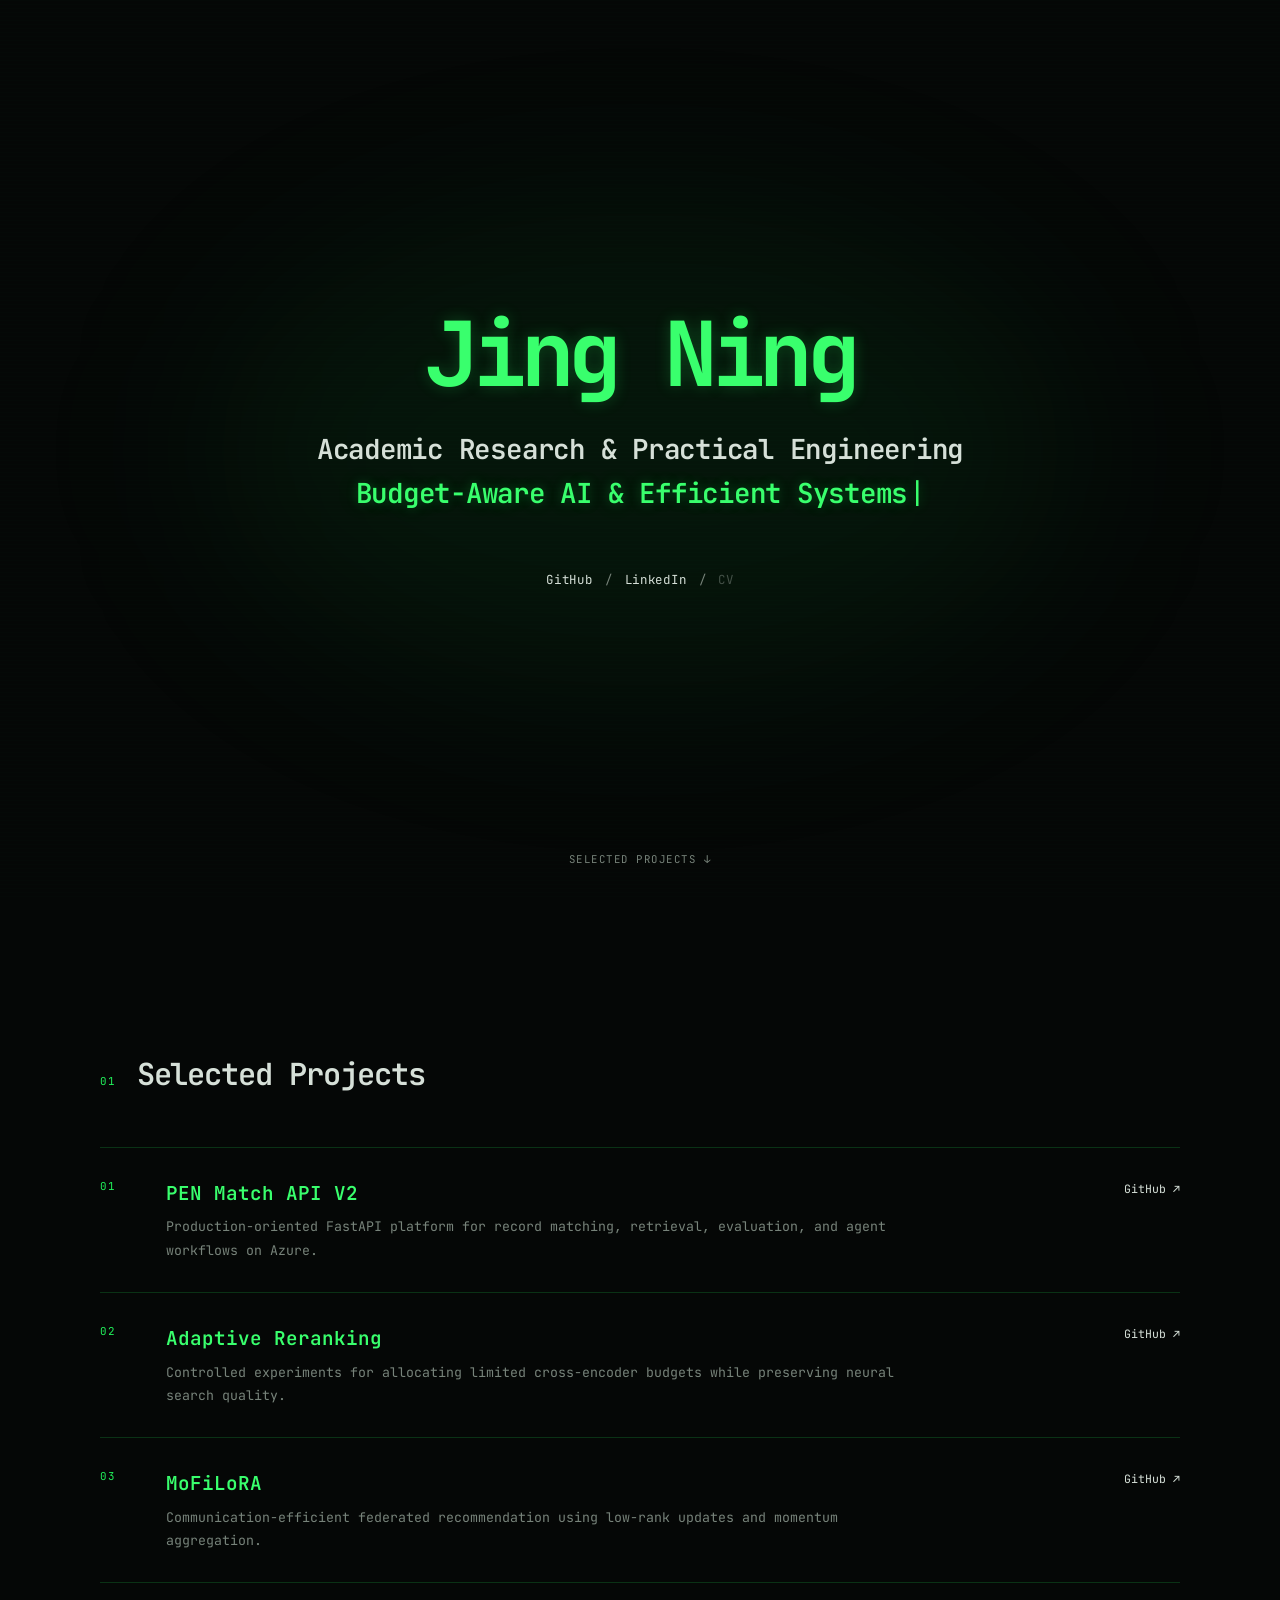
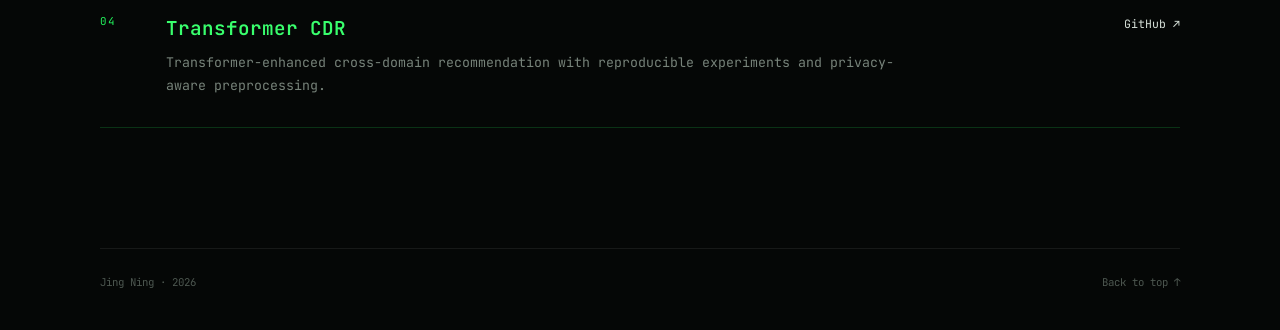
==== commit 1d2a9363: "Rebalance hero typography" ====
--- a/index.html
+++ b/index.html
@@ -6,6 +6,7 @@
     <meta name="description" content="Jing Ning — academic research and practical ML engineering for efficient AI systems.">
     <meta name="theme-color" content="#050706">
     <title>Jing Ning · ML Research &amp; Engineering</title>
+    <link rel="canonical" href="https://jingning0528.github.io/">
     <link rel="icon" href="favicon.svg" type="image/svg+xml">
     <link rel="preconnect" href="https://fonts.googleapis.com">
     <link rel="preconnect" href="https://fonts.gstatic.com" crossorigin>
@@ -18,8 +19,8 @@
             <div class="hero-inner">
                 <p class="name">Jing Ning</p>
                 <h1 id="hero-title">
-                    <span>Academic Research with Practical ML Engineering</span>
-                    <span class="hero-focus">Budget-Aware AI for Efficient ML Systems<span class="cursor" aria-hidden="true">|</span></span>
+                    <span>Academic Research &amp; Practical Engineering</span>
+                    <span class="hero-focus">Budget-Aware AI &amp; Efficient Systems<span class="cursor" aria-hidden="true">|</span></span>
                 </h1>
                 <nav class="social-links" aria-label="Profiles and résumé">
                     <a href="https://github.com/jingning0528" target="_blank" rel="noreferrer">GitHub</a><span aria-hidden="true">/</span>
--- a/styles.css
+++ b/styles.css
@@ -18,9 +18,9 @@
 .hero::before { content: ""; position: absolute; z-index: -1; width: min(70vw, 860px); aspect-ratio: 1.8; border-radius: 50%; background: rgba(17, 166, 55, 0.09); filter: blur(90px); }
 .hero::after { content: ""; position: absolute; inset: 0; z-index: -1; opacity: 0.16; background-image: linear-gradient(rgba(33, 243, 91, 0.055) 1px, transparent 1px); background-size: 100% 4px; pointer-events: none; }
 .hero-inner { width: min(100%, 1120px); text-align: center; }
-.name { margin-bottom: 30px; color: var(--green); font-size: clamp(0.76rem, 1.2vw, 0.9rem); font-weight: 600; letter-spacing: 0.24em; text-transform: uppercase; }
-.name::before { content: "> "; color: var(--muted); }
-.hero h1 { display: flex; flex-direction: column; align-items: center; gap: 9px; font-size: clamp(1.65rem, 4.1vw, 4.25rem); line-height: 1.22; letter-spacing: -0.055em; font-weight: 700; }
+.name { margin-bottom: 32px; color: var(--green-bright); font-size: clamp(3rem, 7vw, 6.5rem); font-weight: 700; line-height: 1; letter-spacing: -0.07em; text-shadow: 0 0 16px rgba(33, 243, 91, 0.24); }
+.hero h1 { display: flex; flex-direction: column; align-items: center; gap: 9px; font-size: clamp(0.66rem, 2.15vw, 2rem); line-height: 1.3; letter-spacing: -0.045em; font-weight: 600; }
+.hero h1 > span { white-space: nowrap; }
 .hero-focus { color: var(--green-bright); text-shadow: 0 0 12px rgba(33, 243, 91, 0.28), 0 0 34px rgba(33, 243, 91, 0.12); }
 .cursor { display: inline-block; margin-left: 0.05em; font-weight: 400; animation: blink 1.05s steps(1, end) infinite; }
 @keyframes blink { 0%, 46% { opacity: 1; } 47%, 100% { opacity: 0; } }
@@ -58,8 +58,8 @@
 
 @media (max-width: 680px) {
     .hero { padding-inline: 18px; }
-    .name { margin-bottom: 24px; }
-    .hero h1 { font-size: clamp(1.55rem, 8.6vw, 2.25rem); line-height: 1.27; }
+    .name { margin-bottom: 26px; }
+    .hero h1 { font-size: clamp(0.66rem, 2.8vw, 1rem); line-height: 1.35; }
     .hero-focus { margin-top: 6px; }
     .scroll-cue { bottom: 24px; white-space: nowrap; }
     .projects, .site-footer { width: min(calc(100% - 32px), var(--content)); }
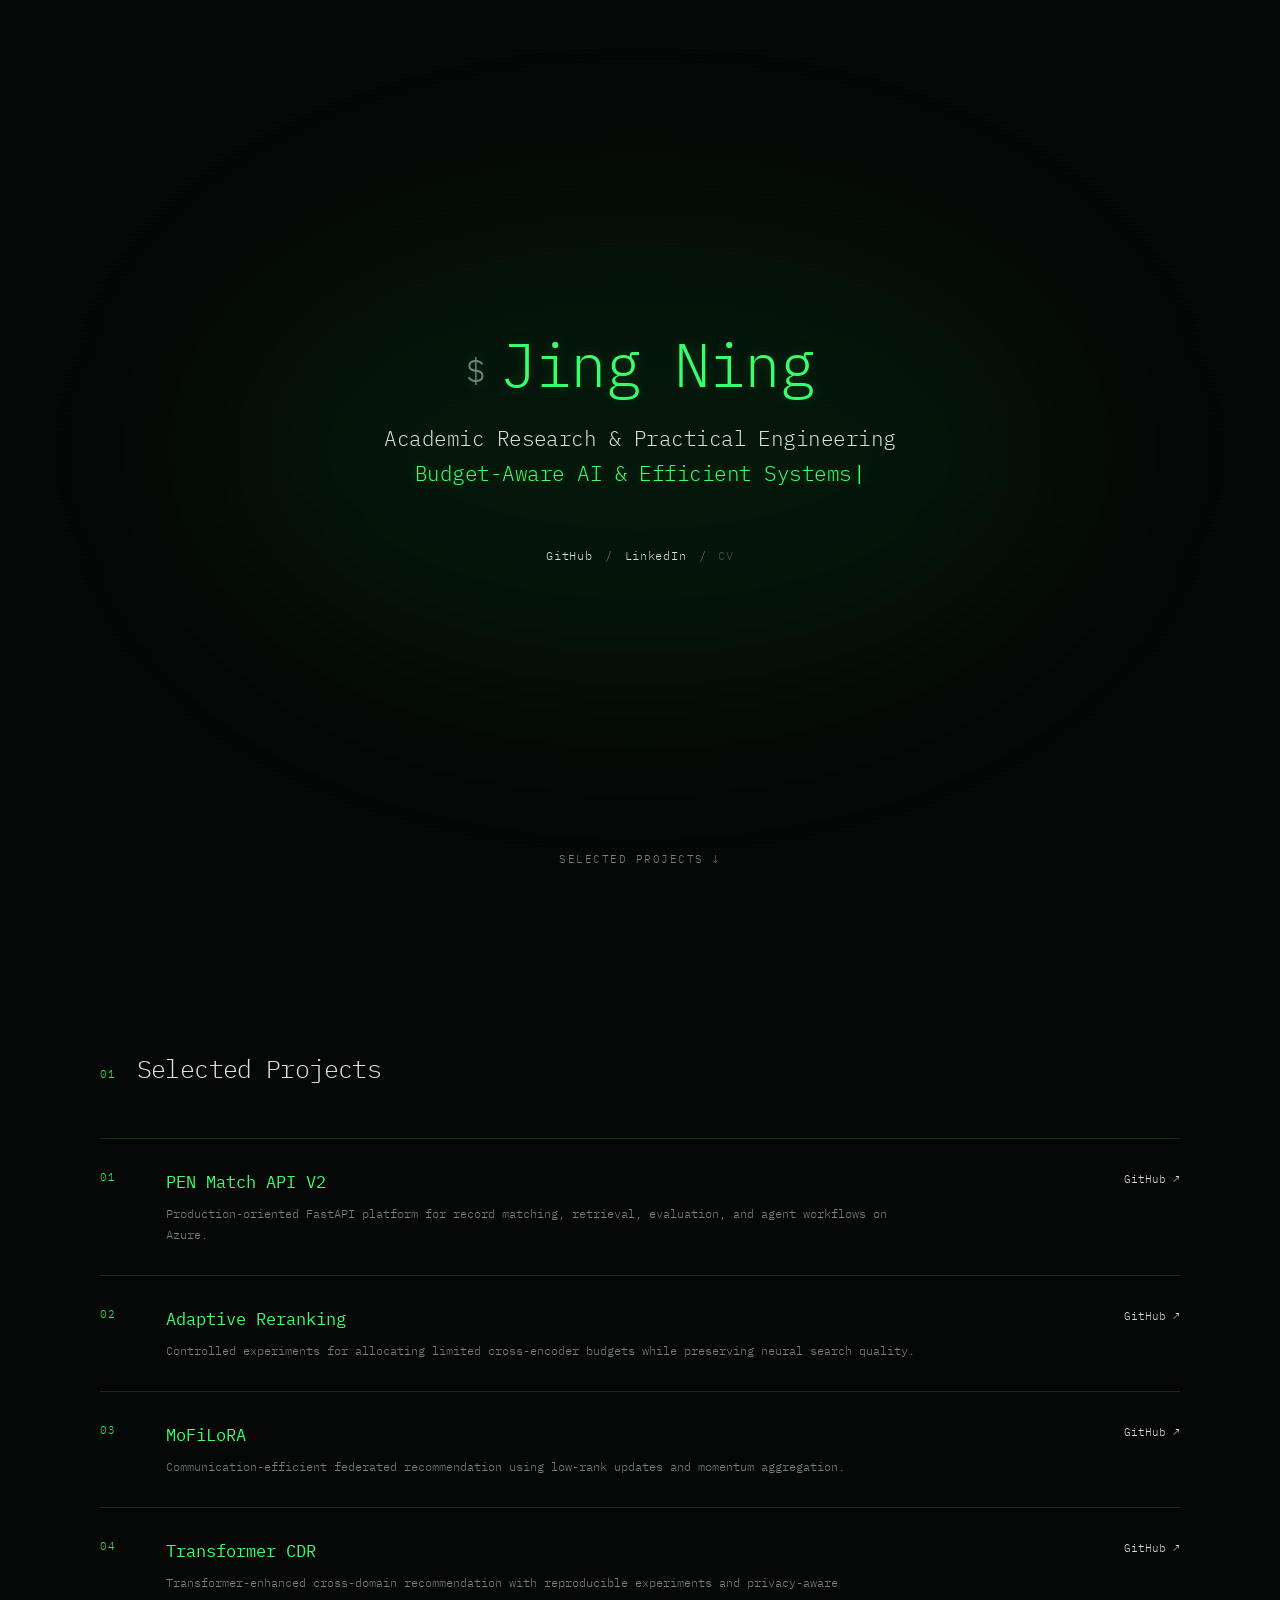
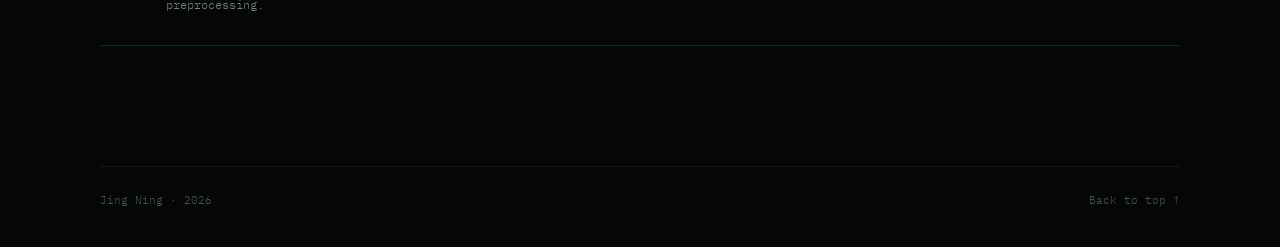
==== commit 5a5994ad: "Refine typography with lightweight Linux style" ====
--- a/index.html
+++ b/index.html
@@ -10,7 +10,7 @@
     <link rel="icon" href="favicon.svg" type="image/svg+xml">
     <link rel="preconnect" href="https://fonts.googleapis.com">
     <link rel="preconnect" href="https://fonts.gstatic.com" crossorigin>
-    <link href="https://fonts.googleapis.com/css2?family=JetBrains+Mono:wght@400;500;600;700&amp;display=swap" rel="stylesheet">
+    <link href="https://fonts.googleapis.com/css2?family=IBM+Plex+Mono:wght@300;400;500&amp;display=swap" rel="stylesheet">
     <link rel="stylesheet" href="styles.css">
 </head>
 <body class="home-page" id="top">
--- a/styles.css
+++ b/styles.css
@@ -10,7 +10,7 @@
 
 * { box-sizing: border-box; margin: 0; padding: 0; }
 html { scroll-behavior: smooth; }
-body { min-height: 100vh; color: var(--text); background: var(--background); font-family: "JetBrains Mono", "SFMono-Regular", Consolas, monospace; line-height: 1.6; }
+body { min-height: 100vh; color: var(--text); background: var(--background); font-family: "IBM Plex Mono", "DejaVu Sans Mono", "Liberation Mono", monospace; font-weight: 300; line-height: 1.6; }
 a { color: inherit; text-decoration: none; }
 a:focus-visible { outline: 1px solid var(--green); outline-offset: 5px; }
 
@@ -18,8 +18,9 @@
 .hero::before { content: ""; position: absolute; z-index: -1; width: min(70vw, 860px); aspect-ratio: 1.8; border-radius: 50%; background: rgba(17, 166, 55, 0.09); filter: blur(90px); }
 .hero::after { content: ""; position: absolute; inset: 0; z-index: -1; opacity: 0.16; background-image: linear-gradient(rgba(33, 243, 91, 0.055) 1px, transparent 1px); background-size: 100% 4px; pointer-events: none; }
 .hero-inner { width: min(100%, 1120px); text-align: center; }
-.name { margin-bottom: 32px; color: var(--green-bright); font-size: clamp(3rem, 7vw, 6.5rem); font-weight: 700; line-height: 1; letter-spacing: -0.07em; text-shadow: 0 0 16px rgba(33, 243, 91, 0.24); }
-.hero h1 { display: flex; flex-direction: column; align-items: center; gap: 9px; font-size: clamp(0.66rem, 2.15vw, 2rem); line-height: 1.3; letter-spacing: -0.045em; font-weight: 600; }
+.name { margin-bottom: 28px; color: var(--green-bright); font-size: clamp(2.1rem, 4.8vw, 4.4rem); font-weight: 300; line-height: 1; letter-spacing: -0.035em; text-shadow: 0 0 12px rgba(33, 243, 91, 0.2); }
+.name::before { content: "$ "; color: var(--muted); font-size: 0.52em; vertical-align: 0.18em; }
+.hero h1 { display: flex; flex-direction: column; align-items: center; gap: 7px; font-size: clamp(0.62rem, 1.65vw, 1.5rem); line-height: 1.35; letter-spacing: -0.025em; font-weight: 300; }
 .hero h1 > span { white-space: nowrap; }
 .hero-focus { color: var(--green-bright); text-shadow: 0 0 12px rgba(33, 243, 91, 0.28), 0 0 34px rgba(33, 243, 91, 0.12); }
 .cursor { display: inline-block; margin-left: 0.05em; font-weight: 400; animation: blink 1.05s steps(1, end) infinite; }
@@ -34,12 +35,12 @@
 .projects { width: min(calc(100% - 48px), var(--content)); margin-inline: auto; padding: clamp(90px, 12vw, 150px) 0 120px; }
 .section-header { display: flex; align-items: baseline; gap: 20px; margin-bottom: 48px; }
 .section-index, .project-number { color: var(--green); font-size: 0.68rem; letter-spacing: 0.12em; }
-.section-header h2 { color: var(--text); font-size: clamp(1.35rem, 2.4vw, 1.9rem); font-weight: 600; letter-spacing: -0.035em; }
+.section-header h2 { color: var(--text); font-size: clamp(1.15rem, 2vw, 1.55rem); font-weight: 300; letter-spacing: -0.025em; }
 .project-list { border-top: 1px solid var(--line); }
 .project-row { display: grid; grid-template-columns: 44px minmax(0, 1fr) auto; gap: 22px; align-items: start; padding: 30px 0; border-bottom: 1px solid var(--line); }
-.project-copy h3 { color: var(--green-bright); font-size: clamp(1rem, 1.8vw, 1.2rem); font-weight: 600; }
-.project-copy p { max-width: 750px; margin-top: 7px; color: var(--muted); font-size: 0.83rem; line-height: 1.75; }
-.repo-link { margin-top: 2px; color: var(--text); font-size: 0.72rem; white-space: nowrap; }
+.project-copy h3 { color: var(--green-bright); font-size: clamp(0.9rem, 1.5vw, 1.05rem); font-weight: 400; }
+.project-copy p { max-width: 750px; margin-top: 7px; color: var(--muted); font-size: 0.76rem; font-weight: 300; line-height: 1.75; }
+.repo-link { margin-top: 2px; color: var(--text); font-size: 0.68rem; font-weight: 300; white-space: nowrap; }
 .site-footer { width: min(calc(100% - 48px), var(--content)); margin-inline: auto; padding: 25px 0 38px; display: flex; justify-content: space-between; border-top: 1px solid rgba(255, 255, 255, 0.07); color: #4d5750; font-size: 0.67rem; }
 
 /* Restrained fallback styling for the existing writing pages. */
@@ -58,8 +59,8 @@
 
 @media (max-width: 680px) {
     .hero { padding-inline: 18px; }
-    .name { margin-bottom: 26px; }
-    .hero h1 { font-size: clamp(0.66rem, 2.8vw, 1rem); line-height: 1.35; }
+    .name { margin-bottom: 24px; }
+    .hero h1 { font-size: clamp(0.61rem, 2.6vw, 0.9rem); line-height: 1.4; }
     .hero-focus { margin-top: 6px; }
     .scroll-cue { bottom: 24px; white-space: nowrap; }
     .projects, .site-footer { width: min(calc(100% - 32px), var(--content)); }
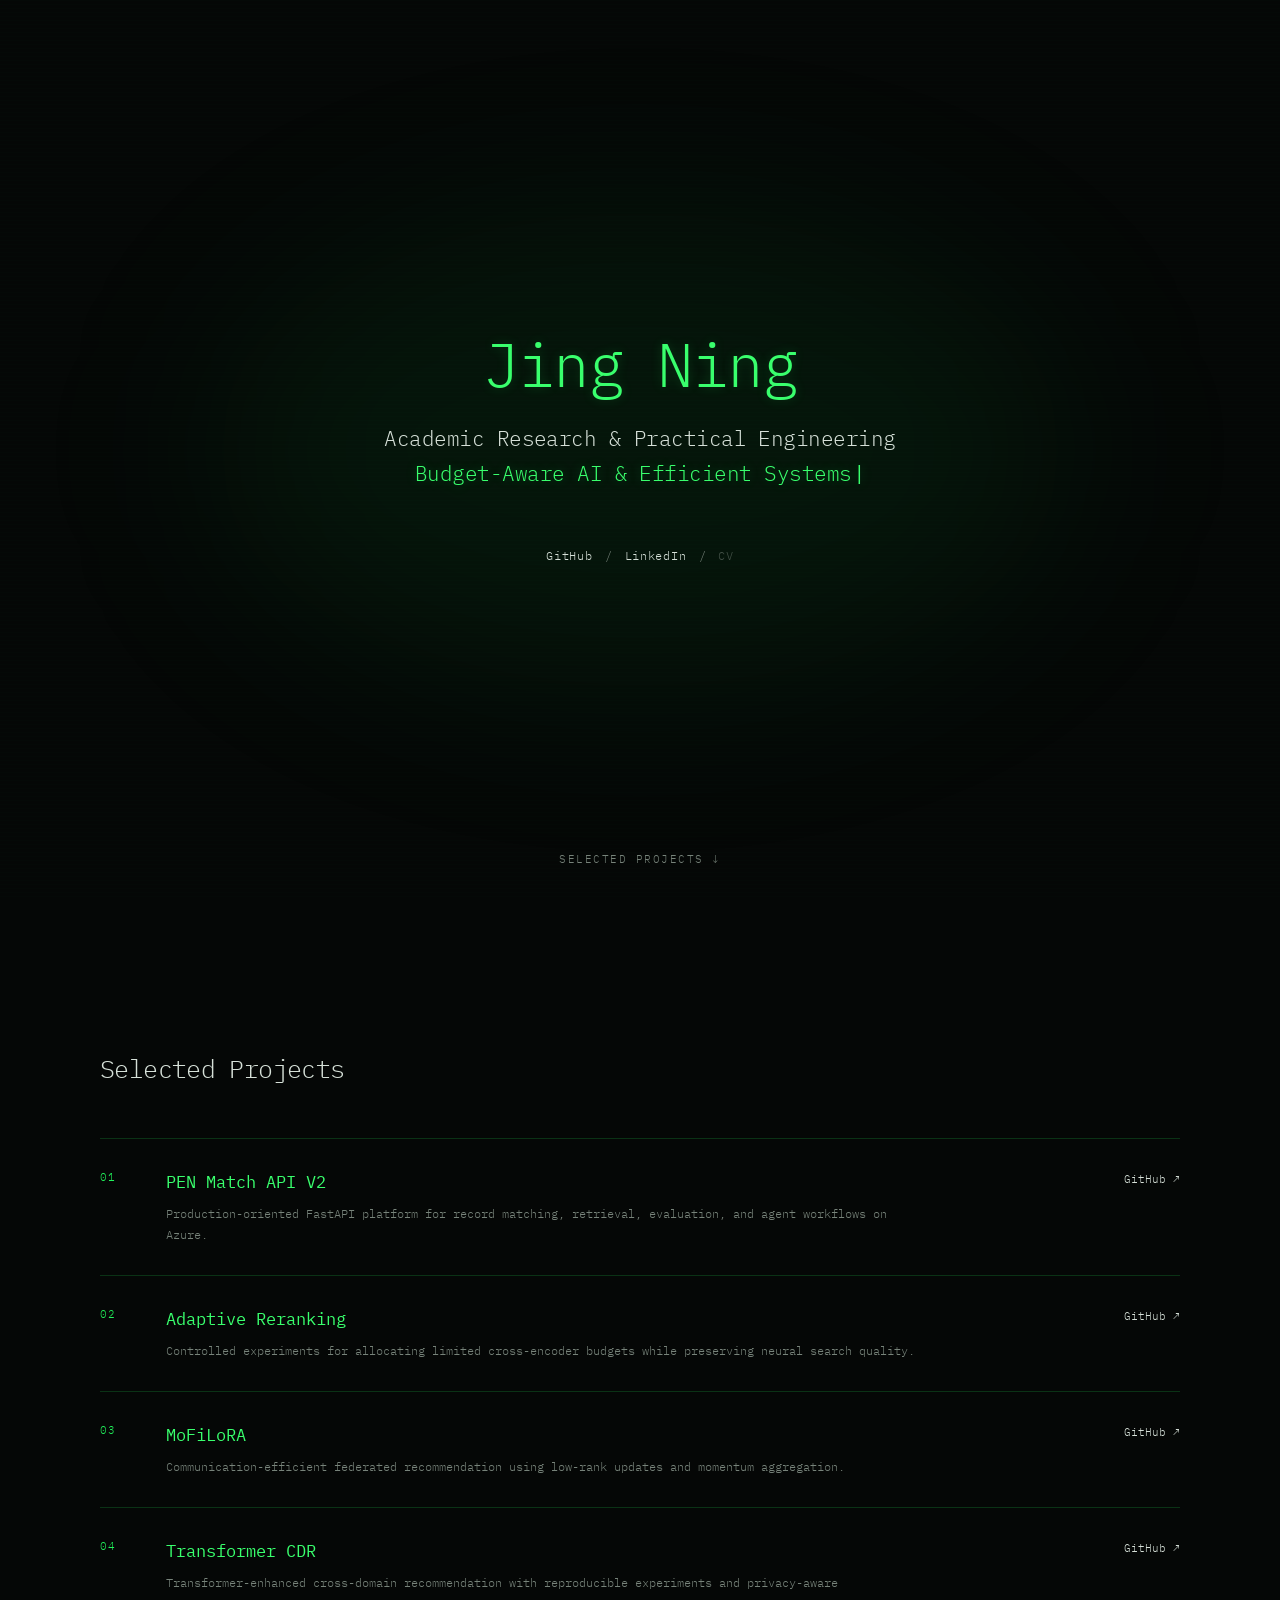
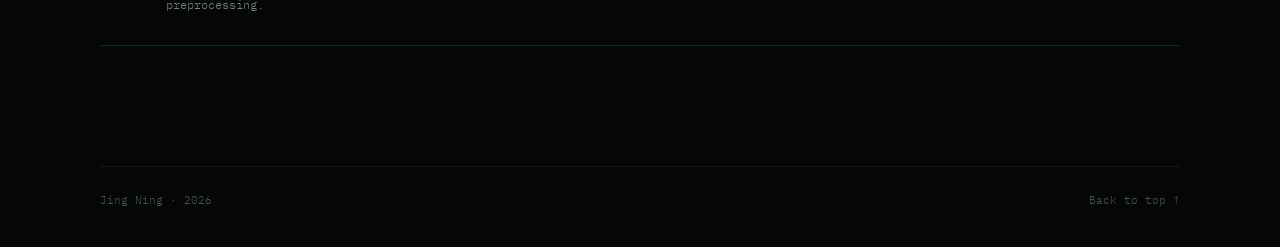
==== commit 11167318: "Remove hero and section prefixes" ====
--- a/index.html
+++ b/index.html
@@ -33,7 +33,6 @@
 
         <section class="projects" id="projects" aria-labelledby="projects-title">
             <header class="section-header">
-                <p class="section-index">01</p>
                 <h2 id="projects-title">Selected Projects</h2>
             </header>
             <div class="project-list">
--- a/styles.css
+++ b/styles.css
@@ -19,7 +19,6 @@
 .hero::after { content: ""; position: absolute; inset: 0; z-index: -1; opacity: 0.16; background-image: linear-gradient(rgba(33, 243, 91, 0.055) 1px, transparent 1px); background-size: 100% 4px; pointer-events: none; }
 .hero-inner { width: min(100%, 1120px); text-align: center; }
 .name { margin-bottom: 28px; color: var(--green-bright); font-size: clamp(2.1rem, 4.8vw, 4.4rem); font-weight: 300; line-height: 1; letter-spacing: -0.035em; text-shadow: 0 0 12px rgba(33, 243, 91, 0.2); }
-.name::before { content: "$ "; color: var(--muted); font-size: 0.52em; vertical-align: 0.18em; }
 .hero h1 { display: flex; flex-direction: column; align-items: center; gap: 7px; font-size: clamp(0.62rem, 1.65vw, 1.5rem); line-height: 1.35; letter-spacing: -0.025em; font-weight: 300; }
 .hero h1 > span { white-space: nowrap; }
 .hero-focus { color: var(--green-bright); text-shadow: 0 0 12px rgba(33, 243, 91, 0.28), 0 0 34px rgba(33, 243, 91, 0.12); }
@@ -34,7 +33,7 @@
 
 .projects { width: min(calc(100% - 48px), var(--content)); margin-inline: auto; padding: clamp(90px, 12vw, 150px) 0 120px; }
 .section-header { display: flex; align-items: baseline; gap: 20px; margin-bottom: 48px; }
-.section-index, .project-number { color: var(--green); font-size: 0.68rem; letter-spacing: 0.12em; }
+.project-number { color: var(--green); font-size: 0.68rem; letter-spacing: 0.12em; }
 .section-header h2 { color: var(--text); font-size: clamp(1.15rem, 2vw, 1.55rem); font-weight: 300; letter-spacing: -0.025em; }
 .project-list { border-top: 1px solid var(--line); }
 .project-row { display: grid; grid-template-columns: 44px minmax(0, 1fr) auto; gap: 22px; align-items: start; padding: 30px 0; border-bottom: 1px solid var(--line); }
